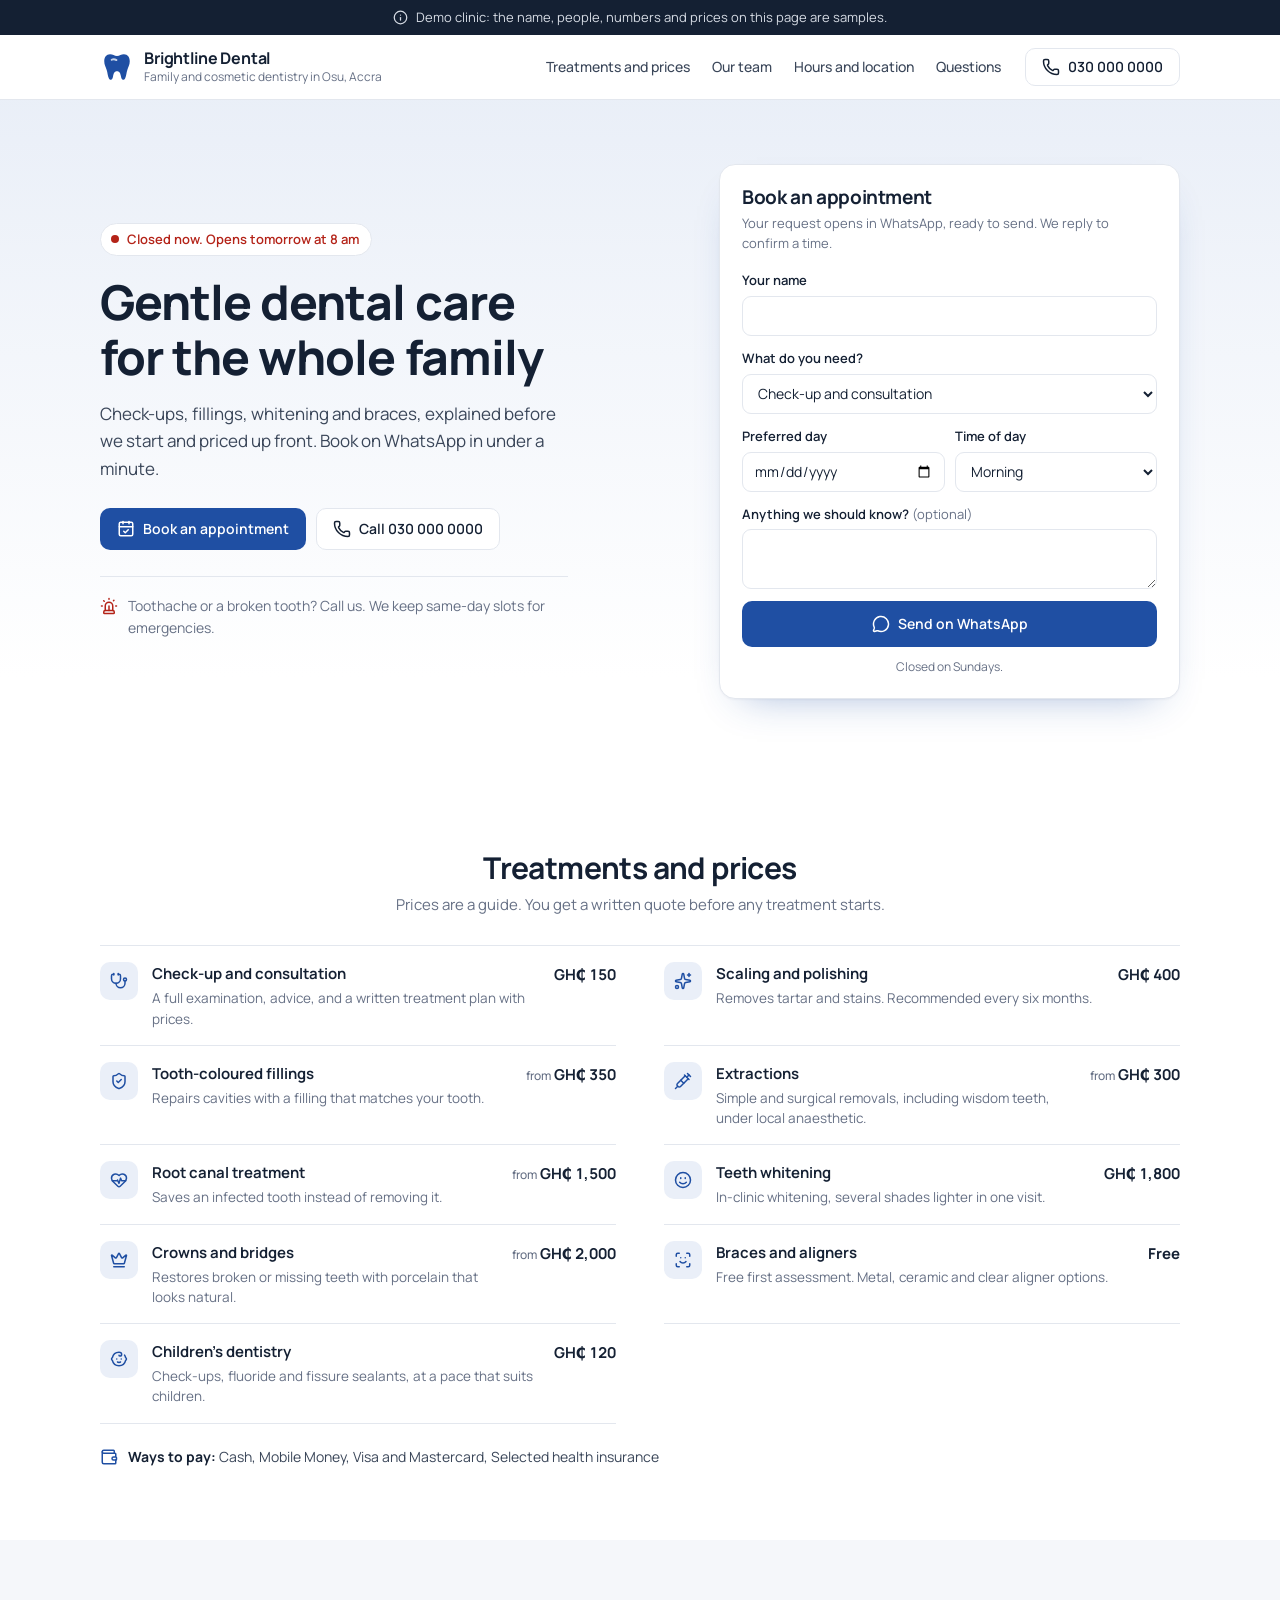
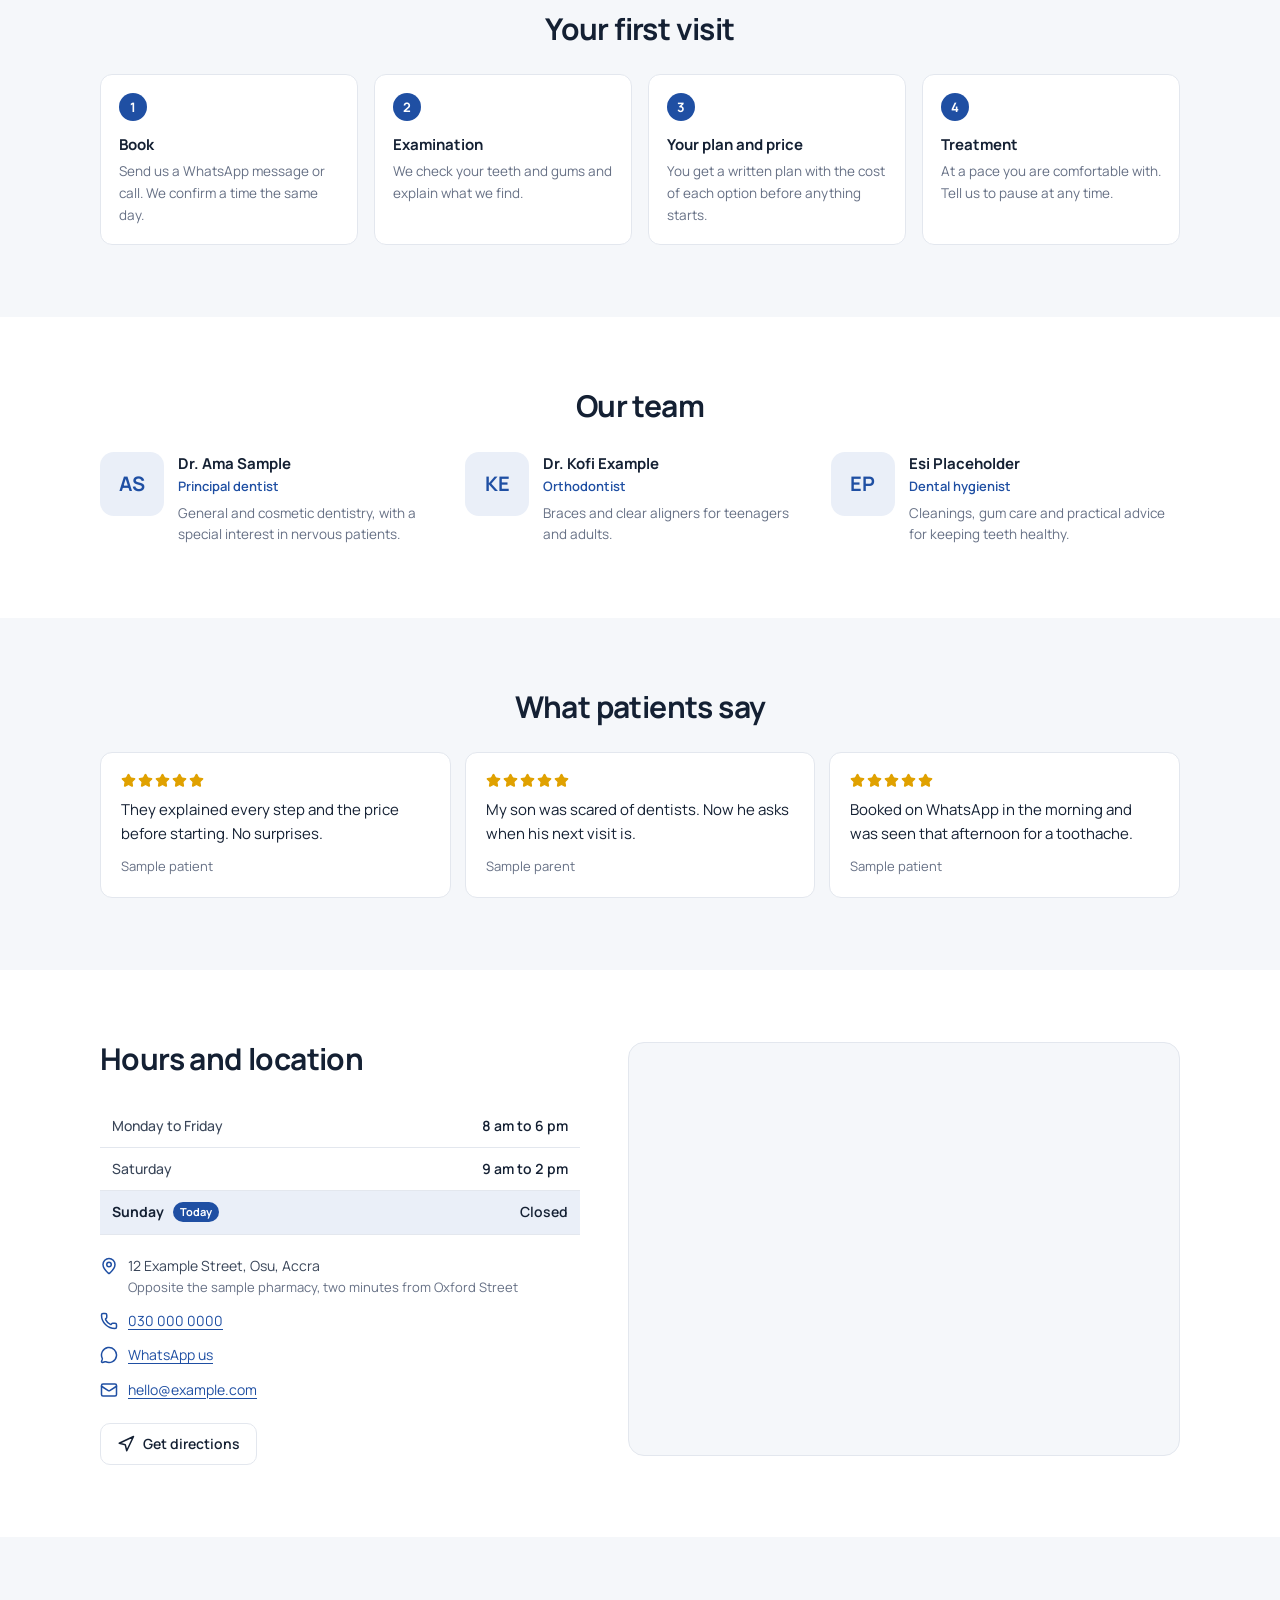
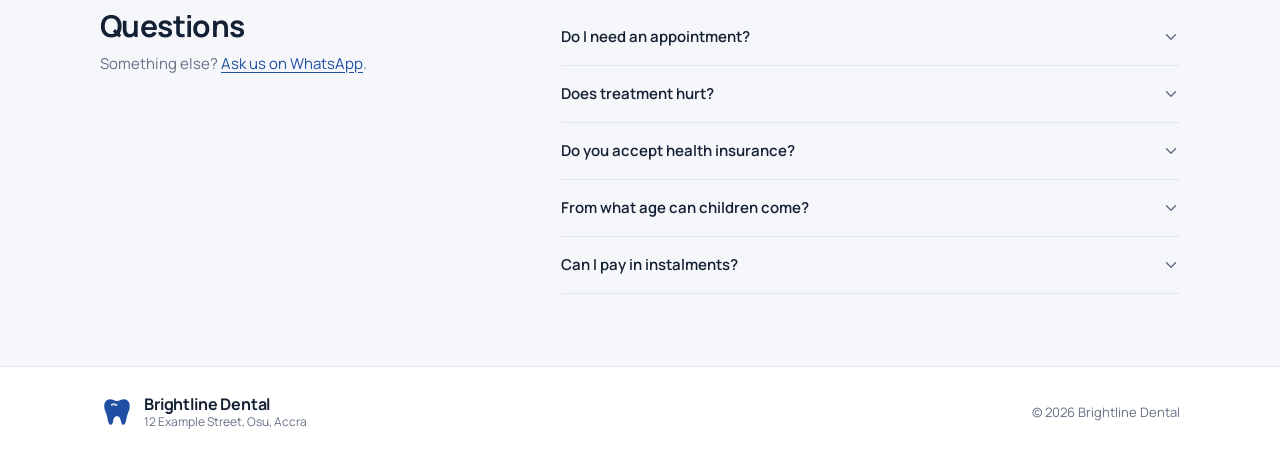
==== index.html @ 54363edf "Rebuild as a dental clinic website template set up from one settings file - clinic.config.mjs holds " ====
<!doctype html>
<html lang="en-GB">
<head>
<meta charset="utf-8">
<meta name="viewport" content="width=device-width, initial-scale=1">
<title>Brightline Dental | Family and cosmetic dentistry in Osu, Accra</title>
<meta name="description" content="Check-ups, fillings, whitening and braces, explained before we start and priced up front. Book on WhatsApp in under a minute.">
<meta name="theme-color" content="#1f4fa3">
<meta property="og:title" content="Brightline Dental">
<meta property="og:description" content="Family and cosmetic dentistry in Osu, Accra">
<meta property="og:type" content="website">
<meta property="og:url" content="https://ohenemanaf.github.io/dentist/">
<link rel="canonical" href="https://ohenemanaf.github.io/dentist/">
<link rel="icon" href="data:image/svg+xml,%3Csvg%20xmlns%3D%22http%3A%2F%2Fwww.w3.org%2F2000%2Fsvg%22%20viewBox%3D%220%200%2032%2032%22%20aria-hidden%3D%22true%22%3E%3Cpath%20d%3D%22M9.5%204C5.9%204%204%206.9%204%2010.6c0%203.3%201.4%205.3%202.3%208.2.8%202.6%201%205.4%201.9%207.6.6%201.4%201.4%201.6%202%201.6%201.3%200%201.7-1.3%202.1-3.3.5-2.6%201-4.8%203.7-4.8s3.2%202.2%203.7%204.8c.4%202%20.8%203.3%202.1%203.3.6%200%201.4-.2%202-1.6.9-2.2%201.1-5%201.9-7.6.9-2.9%202.3-4.9%202.3-8.2C28%206.9%2026.1%204%2022.5%204c-2.6%200-4%201.6-6.5%201.6S12.1%204%209.5%204Z%22%20fill%3D%22%231f4fa3%22%2F%3E%3Cpath%20d%3D%22M11%209.2c1.6-.9%203.2-.5%204.5.3%22%20stroke%3D%22%23fff%22%20stroke-width%3D%221.8%22%20stroke-linecap%3D%22round%22%20fill%3D%22none%22%20opacity%3D%22.75%22%2F%3E%3C%2Fsvg%3E">
<link rel="preload" href="assets/fonts/manrope.woff2" as="font" type="font/woff2" crossorigin>
<link rel="stylesheet" href="assets/css/site.css">
<style>:root { --brand: #1f4fa3; }</style>
<script type="application/ld+json">{"@context":"https://schema.org","@type":"Dentist","name":"Brightline Dental","description":"Family and cosmetic dentistry in Osu, Accra","telephone":"030 000 0000","email":"hello@example.com","address":"12 Example Street, Osu, Accra","url":"https://ohenemanaf.github.io/dentist/","openingHoursSpecification":[{"@type":"OpeningHoursSpecification","dayOfWeek":"Monday","opens":"08:00","closes":"18:00"},{"@type":"OpeningHoursSpecification","dayOfWeek":"Tuesday","opens":"08:00","closes":"18:00"},{"@type":"OpeningHoursSpecification","dayOfWeek":"Wednesday","opens":"08:00","closes":"18:00"},{"@type":"OpeningHoursSpecification","dayOfWeek":"Thursday","opens":"08:00","closes":"18:00"},{"@type":"OpeningHoursSpecification","dayOfWeek":"Friday","opens":"08:00","closes":"18:00"},{"@type":"OpeningHoursSpecification","dayOfWeek":"Saturday","opens":"09:00","closes":"14:00"}]}</script>
</head>
<body>
<a class="skip" href="#main">Skip to content</a>
<p class="demo-note"><svg class="icon" aria-hidden="true"><use href="assets/icons.svg#info"/></svg> Demo clinic: the name, people, numbers and prices on this page are samples.</p>
<header class="header">
  <div class="wrap header__row">
    <a class="brand" href="#top"><svg class="mark" viewBox="0 0 32 32" aria-hidden="true"><path d="M9.5 4C5.9 4 4 6.9 4 10.6c0 3.3 1.4 5.3 2.3 8.2.8 2.6 1 5.4 1.9 7.6.6 1.4 1.4 1.6 2 1.6 1.3 0 1.7-1.3 2.1-3.3.5-2.6 1-4.8 3.7-4.8s3.2 2.2 3.7 4.8c.4 2 .8 3.3 2.1 3.3.6 0 1.4-.2 2-1.6.9-2.2 1.1-5 1.9-7.6.9-2.9 2.3-4.9 2.3-8.2C28 6.9 26.1 4 22.5 4c-2.6 0-4 1.6-6.5 1.6S12.1 4 9.5 4Z" fill="currentColor"/><path d="M11 9.2c1.6-.9 3.2-.5 4.5.3" stroke="#fff" stroke-width="1.8" stroke-linecap="round" fill="none" opacity=".75"/></svg><span><strong>Brightline Dental</strong><small>Family and cosmetic dentistry in Osu, Accra</small></span></a>
    <nav class="nav" aria-label="Main"><a href="#services">Treatments and prices</a><a href="#team">Our team</a><a href="#visit">Hours and location</a><a href="#questions">Questions</a></nav>
    <a class="btn btn--ghost header__call" href="tel:0300000000"><svg class="icon" aria-hidden="true"><use href="assets/icons.svg#phone"/></svg><span>030 000 0000</span></a>
  </div>
</header>

<main id="main">
<section class="hero" id="top">
  <div class="wrap hero__grid">
    <div class="hero__text">
      <p class="status" data-status><span class="status__dot"></span><span data-status-text>Opening hours below</span></p>
      <h1>Gentle dental care for the whole family</h1>
      <p class="lead">Check-ups, fillings, whitening and braces, explained before we start and priced up front. Book on WhatsApp in under a minute.</p>
      <div class="actions">
        <a class="btn btn--primary" href="#book"><svg class="icon" aria-hidden="true"><use href="assets/icons.svg#calendar-check"/></svg><span>Book an appointment</span></a>
        <a class="btn btn--ghost" href="tel:0300000000"><svg class="icon" aria-hidden="true"><use href="assets/icons.svg#phone"/></svg><span>Call 030 000 0000</span></a>
      </div>
      <p class="emergency"><svg class="icon" aria-hidden="true"><use href="assets/icons.svg#siren"/></svg><span>Toothache or a broken tooth? Call us. We keep same-day slots for emergencies.</span></p>
    </div>

    <form class="booking" id="book" data-booking novalidate>
      <h2>Book an appointment</h2>
      <p class="booking__sub">Your request opens in WhatsApp, ready to send. We reply to confirm a time.</p>
      <div class="field">
        <label for="b-name">Your name</label>
        <input id="b-name" name="name" autocomplete="name" required>
      </div>
      <div class="field">
        <label for="b-service">What do you need?</label>
        <select id="b-service" name="service">
          <option>Check-up and consultation</option><option>Scaling and polishing</option><option>Tooth-coloured fillings</option><option>Extractions</option><option>Root canal treatment</option><option>Teeth whitening</option><option>Crowns and bridges</option><option>Braces and aligners</option><option>Children’s dentistry</option>
          <option>Toothache or emergency</option>
          <option>Not sure yet</option>
        </select>
      </div>
      <div class="field-row">
        <div class="field">
          <label for="b-date">Preferred day</label>
          <input id="b-date" name="date" type="date" required>
        </div>
        <div class="field">
          <label for="b-time">Time of day</label>
          <select id="b-time" name="time"><option>Morning</option><option>Afternoon</option><option>Any time</option></select>
        </div>
      </div>
      <div class="field">
        <label for="b-note">Anything we should know? <span class="optional">(optional)</span></label>
        <textarea id="b-note" name="note" rows="2"></textarea>
      </div>
      <p class="booking__error" data-error role="alert" hidden></p>
      <button class="btn btn--primary btn--wide" type="submit"><svg class="icon" aria-hidden="true"><use href="assets/icons.svg#message-circle"/></svg><span>Send on WhatsApp</span></button>
      <p class="booking__foot">Closed on Sundays.</p>
    </form>
  </div>
</section>

<section class="section" id="services" aria-labelledby="services-title">
  <div class="wrap">
    <div class="section__head">
      <h2 id="services-title">Treatments and prices</h2>
      <p>Prices are a guide. You get a written quote before any treatment starts.</p>
    </div>
    <ul class="menu">
      <li class="menu__item">
        <span class="menu__icon"><svg class="icon" aria-hidden="true"><use href="assets/icons.svg#stethoscope"/></svg></span>
        <span class="menu__text"><strong>Check-up and consultation</strong><span>A full examination, advice, and a written treatment plan with prices.</span></span>
        <span class="menu__price">GH₵&nbsp;150</span>
      </li>
      <li class="menu__item">
        <span class="menu__icon"><svg class="icon" aria-hidden="true"><use href="assets/icons.svg#sparkles"/></svg></span>
        <span class="menu__text"><strong>Scaling and polishing</strong><span>Removes tartar and stains. Recommended every six months.</span></span>
        <span class="menu__price">GH₵&nbsp;400</span>
      </li>
      <li class="menu__item">
        <span class="menu__icon"><svg class="icon" aria-hidden="true"><use href="assets/icons.svg#shield-check"/></svg></span>
        <span class="menu__text"><strong>Tooth-coloured fillings</strong><span>Repairs cavities with a filling that matches your tooth.</span></span>
        <span class="menu__price"><small>from</small> GH₵&nbsp;350</span>
      </li>
      <li class="menu__item">
        <span class="menu__icon"><svg class="icon" aria-hidden="true"><use href="assets/icons.svg#syringe"/></svg></span>
        <span class="menu__text"><strong>Extractions</strong><span>Simple and surgical removals, including wisdom teeth, under local anaesthetic.</span></span>
        <span class="menu__price"><small>from</small> GH₵&nbsp;300</span>
      </li>
      <li class="menu__item">
        <span class="menu__icon"><svg class="icon" aria-hidden="true"><use href="assets/icons.svg#heart-pulse"/></svg></span>
        <span class="menu__text"><strong>Root canal treatment</strong><span>Saves an infected tooth instead of removing it.</span></span>
        <span class="menu__price"><small>from</small> GH₵&nbsp;1,500</span>
      </li>
      <li class="menu__item">
        <span class="menu__icon"><svg class="icon" aria-hidden="true"><use href="assets/icons.svg#smile"/></svg></span>
        <span class="menu__text"><strong>Teeth whitening</strong><span>In-clinic whitening, several shades lighter in one visit.</span></span>
        <span class="menu__price">GH₵&nbsp;1,800</span>
      </li>
      <li class="menu__item">
        <span class="menu__icon"><svg class="icon" aria-hidden="true"><use href="assets/icons.svg#crown"/></svg></span>
        <span class="menu__text"><strong>Crowns and bridges</strong><span>Restores broken or missing teeth with porcelain that looks natural.</span></span>
        <span class="menu__price"><small>from</small> GH₵&nbsp;2,000</span>
      </li>
      <li class="menu__item">
        <span class="menu__icon"><svg class="icon" aria-hidden="true"><use href="assets/icons.svg#scan-face"/></svg></span>
        <span class="menu__text"><strong>Braces and aligners</strong><span>Free first assessment. Metal, ceramic and clear aligner options.</span></span>
        <span class="menu__price">Free</span>
      </li>
      <li class="menu__item">
        <span class="menu__icon"><svg class="icon" aria-hidden="true"><use href="assets/icons.svg#baby"/></svg></span>
        <span class="menu__text"><strong>Children’s dentistry</strong><span>Check-ups, fluoride and fissure sealants, at a pace that suits children.</span></span>
        <span class="menu__price">GH₵&nbsp;120</span>
      </li>
    </ul>
    <p class="pay"><svg class="icon" aria-hidden="true"><use href="assets/icons.svg#wallet"/></svg><span><strong>Ways to pay:</strong> Cash, Mobile Money, Visa and Mastercard, Selected health insurance</span></p>
  </div>
</section>

<section class="section section--tint" aria-labelledby="visit-steps">
  <div class="wrap">
    <div class="section__head"><h2 id="visit-steps">Your first visit</h2></div>
    <ol class="steps">
      <li><strong>Book</strong><span>Send us a WhatsApp message or call. We confirm a time the same day.</span></li>
      <li><strong>Examination</strong><span>We check your teeth and gums and explain what we find.</span></li>
      <li><strong>Your plan and price</strong><span>You get a written plan with the cost of each option before anything starts.</span></li>
      <li><strong>Treatment</strong><span>At a pace you are comfortable with. Tell us to pause at any time.</span></li>
    </ol>
  </div>
</section>

<section class="section" id="team" aria-labelledby="team-title">
  <div class="wrap">
    <div class="section__head"><h2 id="team-title">Our team</h2></div>
    <ul class="team">
      <li class="person">
        <span class="person__photo person__photo--initials" aria-hidden="true">AS</span>
        <div><strong>Dr. Ama Sample</strong><span class="person__role">Principal dentist</span><p>General and cosmetic dentistry, with a special interest in nervous patients.</p></div>
      </li>
      <li class="person">
        <span class="person__photo person__photo--initials" aria-hidden="true">KE</span>
        <div><strong>Dr. Kofi Example</strong><span class="person__role">Orthodontist</span><p>Braces and clear aligners for teenagers and adults.</p></div>
      </li>
      <li class="person">
        <span class="person__photo person__photo--initials" aria-hidden="true">EP</span>
        <div><strong>Esi Placeholder</strong><span class="person__role">Dental hygienist</span><p>Cleanings, gum care and practical advice for keeping teeth healthy.</p></div>
      </li>
    </ul>
  </div>
</section>

<section class="section section--tint" aria-labelledby="reviews-title">
  <div class="wrap">
    <div class="section__head"><h2 id="reviews-title">What patients say</h2></div>
    <ul class="reviews">
      <li class="review">
        <span class="stars" role="img" aria-label="5 out of 5 stars"><svg class="icon" aria-hidden="true"><use href="assets/icons.svg#star"/></svg><svg class="icon" aria-hidden="true"><use href="assets/icons.svg#star"/></svg><svg class="icon" aria-hidden="true"><use href="assets/icons.svg#star"/></svg><svg class="icon" aria-hidden="true"><use href="assets/icons.svg#star"/></svg><svg class="icon" aria-hidden="true"><use href="assets/icons.svg#star"/></svg></span>
        <blockquote>They explained every step and the price before starting. No surprises.</blockquote>
        <cite>Sample patient</cite>
      </li>
      <li class="review">
        <span class="stars" role="img" aria-label="5 out of 5 stars"><svg class="icon" aria-hidden="true"><use href="assets/icons.svg#star"/></svg><svg class="icon" aria-hidden="true"><use href="assets/icons.svg#star"/></svg><svg class="icon" aria-hidden="true"><use href="assets/icons.svg#star"/></svg><svg class="icon" aria-hidden="true"><use href="assets/icons.svg#star"/></svg><svg class="icon" aria-hidden="true"><use href="assets/icons.svg#star"/></svg></span>
        <blockquote>My son was scared of dentists. Now he asks when his next visit is.</blockquote>
        <cite>Sample parent</cite>
      </li>
      <li class="review">
        <span class="stars" role="img" aria-label="5 out of 5 stars"><svg class="icon" aria-hidden="true"><use href="assets/icons.svg#star"/></svg><svg class="icon" aria-hidden="true"><use href="assets/icons.svg#star"/></svg><svg class="icon" aria-hidden="true"><use href="assets/icons.svg#star"/></svg><svg class="icon" aria-hidden="true"><use href="assets/icons.svg#star"/></svg><svg class="icon" aria-hidden="true"><use href="assets/icons.svg#star"/></svg></span>
        <blockquote>Booked on WhatsApp in the morning and was seen that afternoon for a toothache.</blockquote>
        <cite>Sample patient</cite>
      </li>
    </ul>
  </div>
</section>

<section class="section" id="visit" aria-labelledby="visit-title">
  <div class="wrap visit">
    <div>
      <div class="section__head section__head--left"><h2 id="visit-title">Hours and location</h2></div>
      <table class="hours" data-hours><tbody>
<tr data-days="mon tue wed thu fri"><th scope="row">Monday to Friday</th><td>8 am to 6 pm</td></tr>
<tr data-days="sat"><th scope="row">Saturday</th><td>9 am to 2 pm</td></tr>
<tr data-days="sun"><th scope="row">Sunday</th><td>Closed</td></tr>
      </tbody></table>
      <ul class="contact">
        <li><svg class="icon" aria-hidden="true"><use href="assets/icons.svg#map-pin"/></svg><span>12 Example Street, Osu, Accra<small>Opposite the sample pharmacy, two minutes from Oxford Street</small></span></li>
        <li><svg class="icon" aria-hidden="true"><use href="assets/icons.svg#phone"/></svg><a href="tel:0300000000">030 000 0000</a></li>
        <li><svg class="icon" aria-hidden="true"><use href="assets/icons.svg#message-circle"/></svg><a href="https://wa.me/233200000000?text=Hello%20Brightline%20Dental%2C%20" target="_blank" rel="noopener">WhatsApp us</a></li>
        <li><svg class="icon" aria-hidden="true"><use href="assets/icons.svg#mail"/></svg><a href="mailto:hello@example.com">hello@example.com</a></li>
      </ul>
      <a class="btn btn--ghost" href="https://www.google.com/maps/dir/?api=1&amp;destination=Osu%2C%20Accra%2C%20Ghana" target="_blank" rel="noopener"><svg class="icon" aria-hidden="true"><use href="assets/icons.svg#navigation"/></svg><span>Get directions</span></a>
    </div>
    <div class="map">
      <iframe title="Map showing Brightline Dental" src="https://maps.google.com/maps?q=Osu%2C%20Accra%2C%20Ghana&amp;z=15&amp;output=embed" loading="lazy" referrerpolicy="no-referrer-when-downgrade"></iframe>
    </div>
  </div>
</section>

<section class="section section--tint" id="questions" aria-labelledby="faq-title">
  <div class="wrap faq">
    <div class="section__head section__head--left"><h2 id="faq-title">Questions</h2><p>Something else? <a href="https://wa.me/233200000000?text=Hello%20Brightline%20Dental%2C%20I%20have%20a%20question%3A%20" target="_blank" rel="noopener">Ask us on WhatsApp</a>.</p></div>
    <div>
      <details><summary>Do I need an appointment?<svg class="icon chevron" aria-hidden="true"><use href="assets/icons.svg#chevron-down"/></svg></summary><p>Appointments are best, so you are not kept waiting. For emergencies, call and we will fit you in the same day.</p></details>
      <details><summary>Does treatment hurt?<svg class="icon chevron" aria-hidden="true"><use href="assets/icons.svg#chevron-down"/></svg></summary><p>We use local anaesthetic for anything that could be uncomfortable, and you can ask us to stop at any time.</p></details>
      <details><summary>Do you accept health insurance?<svg class="icon chevron" aria-hidden="true"><use href="assets/icons.svg#chevron-down"/></svg></summary><p>We accept selected insurance schemes. Send us the name of your scheme on WhatsApp and we will confirm before your visit.</p></details>
      <details><summary>From what age can children come?<svg class="icon chevron" aria-hidden="true"><use href="assets/icons.svg#chevron-down"/></svg></summary><p>From their first tooth. An early, relaxed visit makes later visits much easier.</p></details>
      <details><summary>Can I pay in instalments?<svg class="icon chevron" aria-hidden="true"><use href="assets/icons.svg#chevron-down"/></svg></summary><p>For larger treatments such as braces and crowns, we can agree a payment plan with you.</p></details>
    </div>
  </div>
</section>
</main>

<footer class="footer">
  <div class="wrap footer__row">
    <p class="brand brand--footer"><svg class="mark" viewBox="0 0 32 32" aria-hidden="true"><path d="M9.5 4C5.9 4 4 6.9 4 10.6c0 3.3 1.4 5.3 2.3 8.2.8 2.6 1 5.4 1.9 7.6.6 1.4 1.4 1.6 2 1.6 1.3 0 1.7-1.3 2.1-3.3.5-2.6 1-4.8 3.7-4.8s3.2 2.2 3.7 4.8c.4 2 .8 3.3 2.1 3.3.6 0 1.4-.2 2-1.6.9-2.2 1.1-5 1.9-7.6.9-2.9 2.3-4.9 2.3-8.2C28 6.9 26.1 4 22.5 4c-2.6 0-4 1.6-6.5 1.6S12.1 4 9.5 4Z" fill="currentColor"/><path d="M11 9.2c1.6-.9 3.2-.5 4.5.3" stroke="#fff" stroke-width="1.8" stroke-linecap="round" fill="none" opacity=".75"/></svg><span><strong>Brightline Dental</strong><small>12 Example Street, Osu, Accra</small></span></p>
    
    <p class="footer__small">© <span data-year>2026</span> Brightline Dental</p>
  </div>
</footer>

<nav class="dock" aria-label="Quick contact">
  <a href="tel:0300000000"><svg class="icon" aria-hidden="true"><use href="assets/icons.svg#phone"/></svg><span>Call</span></a>
  <a href="https://wa.me/233200000000?text=Hello%20Brightline%20Dental%2C%20" target="_blank" rel="noopener"><svg class="icon" aria-hidden="true"><use href="assets/icons.svg#message-circle"/></svg><span>WhatsApp</span></a>
  <a class="dock__book" href="#book"><svg class="icon" aria-hidden="true"><use href="assets/icons.svg#calendar-check"/></svg><span>Book</span></a>
</nav>

<script type="application/json" id="clinic-data">{"name":"Brightline Dental","hours":{"mon":["08:00","18:00"],"tue":["08:00","18:00"],"wed":["08:00","18:00"],"thu":["08:00","18:00"],"fri":["08:00","18:00"],"sat":["09:00","14:00"],"sun":null},"timeZone":"Africa/Accra","whatsapp":"233200000000","email":"hello@example.com"}</script>
<script type="module" src="assets/js/site.js"></script>
</body>
</html>
---- assets/css/site.css ----
/* Clinic website template. The clinic's colour arrives as --brand (set in index.html
   from clinic.config.mjs); every other shade is mixed from it, so one colour re-themes the site. */

@font-face {
  font-family: 'Manrope';
  src: url('../fonts/manrope.woff2') format('woff2');
  font-weight: 200 800;
  font-display: swap;
}

:root {
  --brand: #1f4fa3;
  --brand-ink: color-mix(in oklab, var(--brand) 82%, black);
  --brand-wash: color-mix(in oklab, var(--brand) 9%, white);
  --brand-line: color-mix(in oklab, var(--brand) 22%, white);
  --ink: #142033;
  --text: #3a4659;
  --muted: #667085;
  --line: #e3e7ee;
  --tint: #f5f7fa;
  --white: #fff;
  --open: #12805c;
  --closing: #b45309;
  --closed: #b42318;
  --radius: 12px;
  --ease: cubic-bezier(.22, 1, .36, 1);
}

*, *::before, *::after { box-sizing: border-box; }
html { scroll-behavior: smooth; scroll-padding-top: 76px; -webkit-text-size-adjust: 100%; }
body {
  margin: 0;
  font: 400 15px/1.6 'Manrope', system-ui, sans-serif;
  color: var(--text);
  background: var(--white);
  -webkit-font-smoothing: antialiased;
}
h1, h2, h3 { color: var(--ink); line-height: 1.15; margin: 0; letter-spacing: -0.02em; }
p { margin: 0; }
a { color: var(--brand); text-underline-offset: 3px; }
ul, ol { margin: 0; padding: 0; list-style: none; }
img { max-width: 100%; display: block; }
:focus-visible { outline: 2px solid var(--brand); outline-offset: 3px; border-radius: 6px; }

.icon { width: 18px; height: 18px; flex: none; fill: none; stroke: currentColor; stroke-width: 2; stroke-linecap: round; stroke-linejoin: round; }
.wrap { width: 100%; max-width: 1120px; margin: 0 auto; padding: 0 20px; }

.skip { position: absolute; left: 12px; top: -60px; z-index: 50; padding: 8px 14px; background: var(--ink); color: var(--white); border-radius: 8px; }
.skip:focus { top: 12px; }

.demo-note { display: flex; justify-content: center; align-items: center; gap: 8px; padding: 7px 16px; background: var(--ink); color: #d6dbe4; font-size: 13px; text-align: center; }
.demo-note .icon { width: 15px; height: 15px; }

/* Buttons */
.btn {
  display: inline-flex; align-items: center; justify-content: center; gap: 8px;
  height: 42px; padding: 0 16px; border-radius: 10px; border: 1px solid transparent;
  font-family: inherit; font-size: 14px; font-weight: 600; line-height: 1; text-decoration: none; cursor: pointer; white-space: nowrap;
  transition: background .2s, border-color .2s, transform .15s;
}
.btn:active { transform: translateY(1px); }
.btn--primary { background: var(--brand); color: var(--white); }
.btn--primary:hover { background: var(--brand-ink); }
.btn--ghost { background: var(--white); color: var(--ink); border-color: var(--line); }
.btn--ghost:hover { border-color: var(--brand-line); background: var(--brand-wash); }
.btn--wide { width: 100%; height: 46px; }

/* Header */
.header { position: sticky; top: 0; z-index: 20; background: rgba(255, 255, 255, .92); backdrop-filter: blur(10px); border-bottom: 1px solid var(--line); }
.header__row { display: flex; align-items: center; gap: 24px; height: 64px; }
.brand { display: flex; align-items: center; gap: 10px; text-decoration: none; min-width: 0; margin-right: auto; }
.brand .mark, .brand .logo { width: 34px; height: 34px; color: var(--brand); flex: none; }
.brand strong { display: block; color: var(--ink); font-size: 16px; font-weight: 700; letter-spacing: -0.01em; line-height: 1.2; }
.brand small { display: block; color: var(--muted); font-size: 12px; line-height: 1.3; white-space: nowrap; overflow: hidden; text-overflow: ellipsis; }
.nav { display: none; gap: 22px; }
.nav a { color: var(--text); font-size: 14px; font-weight: 500; text-decoration: none; }
.nav a:hover { color: var(--brand); }
.header__call { display: none; height: 38px; }
@media (min-width: 980px) { .nav { display: flex; } }
@media (min-width: 640px) { .header__call { display: inline-flex; } }

/* Hero */
.hero { padding: 40px 0 56px; background: linear-gradient(180deg, var(--brand-wash), var(--white) 85%); }
.hero__grid { display: grid; gap: 32px; align-items: start; }
@media (min-width: 900px) { .hero { padding: 64px 0 80px; } .hero__grid { grid-template-columns: 1.1fr 0.9fr; gap: 56px; align-items: center; } }
.status {
  display: inline-flex; align-items: center; gap: 8px; padding: 5px 12px 5px 10px; margin-bottom: 18px;
  border-radius: 999px; background: var(--white); border: 1px solid var(--line); font-size: 13px; font-weight: 600; color: var(--muted);
}
.status__dot { width: 8px; height: 8px; border-radius: 50%; background: currentColor; }
.status[data-state='open'] { color: var(--open); }
.status[data-state='closing'] { color: var(--closing); }
.status[data-state='closed'] { color: var(--closed); }
.status[data-state='open'] .status__dot { box-shadow: 0 0 0 0 currentColor; animation: pulse 2.4s ease-out infinite; }
@keyframes pulse { 0% { box-shadow: 0 0 0 0 color-mix(in oklab, var(--open) 45%, transparent); } 100% { box-shadow: 0 0 0 8px transparent; } }
.hero h1 { font-size: clamp(32px, 5vw, 48px); font-weight: 750; max-width: 15ch; }
.lead { margin-top: 16px; font-size: 17px; max-width: 46ch; }
.actions { display: flex; flex-wrap: wrap; gap: 10px; margin-top: 26px; }
.emergency { display: flex; gap: 10px; margin-top: 26px; padding-top: 18px; border-top: 1px solid var(--line); font-size: 14px; color: var(--muted); max-width: 52ch; }
.emergency .icon { color: var(--closed); margin-top: 2px; }

/* Booking card */
.booking {
  background: var(--white); border: 1px solid var(--line); border-radius: 16px; padding: 22px;
  box-shadow: 0 1px 2px rgba(20, 32, 51, .04), 0 18px 40px -24px color-mix(in oklab, var(--brand) 45%, transparent);
}
.booking h2 { font-size: 19px; }
.booking__sub { margin: 4px 0 16px; font-size: 13px; color: var(--muted); }
.field { display: grid; gap: 5px; margin-bottom: 12px; min-width: 0; }
.field-row { display: grid; grid-template-columns: 1fr 1fr; gap: 10px; }
.field label { font-size: 13px; font-weight: 600; color: var(--ink); }
.optional { font-weight: 400; color: var(--muted); }
.field input, .field select, .field textarea {
  width: 100%; min-width: 0; height: 40px; padding: 0 11px; border: 1px solid var(--line); border-radius: 9px;
  background: var(--white); color: var(--ink); font-family: inherit; font-size: 14px; line-height: 1.4;
}
.field textarea { height: auto; padding: 9px 11px; resize: vertical; }
.field input:focus, .field select:focus, .field textarea:focus { outline: none; border-color: var(--brand); box-shadow: 0 0 0 3px var(--brand-wash); }
[aria-invalid='true'] { border-color: var(--closed) !important; }
.booking__error { margin-bottom: 12px; padding: 8px 11px; border-radius: 8px; background: #fef3f2; color: var(--closed); font-size: 13px; font-weight: 500; }
.booking__foot { margin-top: 10px; font-size: 12px; color: var(--muted); text-align: center; }

/* Sections */
.section { padding: 56px 0; }
@media (min-width: 900px) { .section { padding: 72px 0; } }
.section--tint { background: var(--tint); }
.section__head { max-width: 640px; margin: 0 auto 28px; text-align: center; }
.section__head h2 { font-size: clamp(24px, 3vw, 30px); font-weight: 700; }
.section__head p { margin-top: 8px; color: var(--muted); }
.section__head--left { margin-left: 0; text-align: left; }

/* Treatments: a fee schedule, not a card grid */
.menu { display: grid; border-top: 1px solid var(--line); }
@media (min-width: 860px) { .menu { grid-template-columns: 1fr 1fr; column-gap: 48px; } }
.menu__item { display: grid; grid-template-columns: auto 1fr auto; gap: 14px; align-items: start; padding: 16px 0; border-bottom: 1px solid var(--line); }
.menu__icon { display: grid; place-items: center; width: 38px; height: 38px; border-radius: 10px; background: var(--brand-wash); color: var(--brand); }
.menu__text strong { display: block; color: var(--ink); font-size: 15px; font-weight: 650; }
.menu__text span { display: block; font-size: 13.5px; color: var(--muted); line-height: 1.5; margin-top: 2px; }
.menu__price { font-weight: 700; color: var(--ink); white-space: nowrap; font-variant-numeric: tabular-nums; padding-top: 1px; }
.menu__price small { font-weight: 500; font-size: 12px; color: var(--muted); }
.pay { display: flex; gap: 10px; align-items: flex-start; margin-top: 22px; font-size: 14px; }
.pay .icon { color: var(--brand); margin-top: 2px; }
.pay strong { color: var(--ink); }

/* First visit: a real sequence, so numbered */
.steps { display: grid; gap: 12px; counter-reset: step; }
@media (min-width: 760px) { .steps { grid-template-columns: repeat(4, 1fr); gap: 16px; } }
.steps li { counter-increment: step; position: relative; padding: 18px; background: var(--white); border: 1px solid var(--line); border-radius: var(--radius); }
.steps li::before {
  content: counter(step); display: grid; place-items: center; width: 28px; height: 28px; margin-bottom: 12px;
  border-radius: 50%; background: var(--brand); color: var(--white); font-size: 13px; font-weight: 700;
}
.steps strong { display: block; color: var(--ink); font-size: 15px; }
.steps span { display: block; margin-top: 4px; font-size: 13.5px; color: var(--muted); }

/* Team */
.team { display: grid; gap: 16px; }
@media (min-width: 760px) { .team { grid-template-columns: repeat(3, 1fr); } }
.person { display: flex; gap: 14px; align-items: flex-start; }
.person__photo { width: 64px; height: 64px; border-radius: 14px; object-fit: cover; flex: none; }
.person__photo--initials { display: grid; place-items: center; background: var(--brand-wash); color: var(--brand); font-weight: 700; font-size: 20px; }
.person strong { display: block; color: var(--ink); font-size: 15px; }
.person__role { display: block; color: var(--brand); font-size: 13px; font-weight: 600; }
.person p { margin-top: 6px; font-size: 13.5px; color: var(--muted); }

/* Reviews */
.reviews { display: grid; gap: 14px; }
@media (min-width: 760px) { .reviews { grid-template-columns: repeat(3, 1fr); } }
.review { display: flex; flex-direction: column; gap: 10px; padding: 20px; background: var(--white); border: 1px solid var(--line); border-radius: var(--radius); }
.stars { display: flex; gap: 2px; color: #e0a100; }
.stars .icon { width: 15px; height: 15px; fill: currentColor; }
.review blockquote { margin: 0; color: var(--ink); font-size: 15px; }
.review cite { margin-top: auto; font-style: normal; font-size: 13px; color: var(--muted); }

/* Hours and location */
.visit { display: grid; gap: 32px; }
@media (min-width: 900px) { .visit { grid-template-columns: 1fr 1.15fr; gap: 48px; align-items: start; } }
.hours { width: 100%; border-collapse: collapse; margin-bottom: 20px; font-size: 14px; }
.hours th, .hours td { padding: 10px 12px; border-bottom: 1px solid var(--line); text-align: left; }
.hours th { font-weight: 500; color: var(--text); }
.hours td { text-align: right; color: var(--ink); font-weight: 600; font-variant-numeric: tabular-nums; }
.hours tr.is-today { background: var(--brand-wash); }
.hours tr.is-today th { color: var(--ink); font-weight: 700; }
.today-tag { display: inline-block; margin-left: 6px; padding: 1px 7px; border-radius: 999px; background: var(--brand); color: var(--white); font-size: 11px; font-weight: 700; vertical-align: 1px; }
.contact { display: grid; gap: 12px; margin-bottom: 22px; font-size: 14px; }
.contact li { display: flex; gap: 10px; align-items: flex-start; }
.contact .icon { color: var(--brand); margin-top: 2px; }
.contact small { display: block; color: var(--muted); font-size: 13px; }
.map { overflow: hidden; border-radius: 16px; border: 1px solid var(--line); background: var(--tint); aspect-ratio: 4 / 3; }
.map iframe { width: 100%; height: 100%; border: 0; display: block; }

/* Questions */
.faq { display: grid; gap: 8px; }
@media (min-width: 900px) { .faq { grid-template-columns: 0.8fr 1.2fr; gap: 48px; } }
details { border-bottom: 1px solid var(--line); }
summary { display: flex; justify-content: space-between; align-items: center; gap: 16px; padding: 16px 0; cursor: pointer; list-style: none; color: var(--ink); font-weight: 600; }
summary::-webkit-details-marker { display: none; }
.chevron { color: var(--muted); transition: transform .25s var(--ease); }
details[open] .chevron { transform: rotate(180deg); }
details p { padding: 0 0 16px; color: var(--text); max-width: 62ch; }

/* Footer */
.footer { padding: 28px 0 96px; border-top: 1px solid var(--line); font-size: 13px; color: var(--muted); }
@media (min-width: 760px) { .footer { padding-bottom: 28px; } }
.footer__row { display: flex; flex-wrap: wrap; gap: 16px; align-items: center; justify-content: space-between; }
.brand--footer { margin: 0; }
.brand--footer small { white-space: normal; }
.footer__social { display: flex; gap: 16px; }

/* Phone dock: call, WhatsApp, book always within reach */
.dock {
  position: fixed; left: 12px; right: 12px; bottom: max(12px, env(safe-area-inset-bottom)); z-index: 30;
  display: flex; gap: 6px; padding: 6px; border-radius: 16px; background: var(--ink);
  box-shadow: 0 12px 30px -10px rgba(20, 32, 51, .5);
}
.dock a { flex: 1; display: flex; align-items: center; justify-content: center; gap: 7px; height: 44px; border-radius: 11px; color: var(--white); font-size: 14px; font-weight: 600; text-decoration: none; }
.dock .dock__book { background: var(--brand); }
@media (min-width: 760px) { .dock { display: none; } }

/* One entrance moment: the hero text and booking card settle in on load. */
@media (prefers-reduced-motion: no-preference) {
  .hero__text > *, .booking { animation: rise .7s var(--ease) both; }
  .hero__text > :nth-child(2) { animation-delay: .06s; }
  .hero__text > :nth-child(3) { animation-delay: .12s; }
  .hero__text > :nth-child(4) { animation-delay: .18s; }
  .hero__text > :nth-child(5) { animation-delay: .24s; }
  .booking { animation-delay: .2s; }
  @keyframes rise { from { opacity: 0; transform: translateY(12px); } to { opacity: 1; transform: none; } }
}
@media (prefers-reduced-motion: reduce) {
  html { scroll-behavior: auto; }
  .status__dot { animation: none !important; }
}
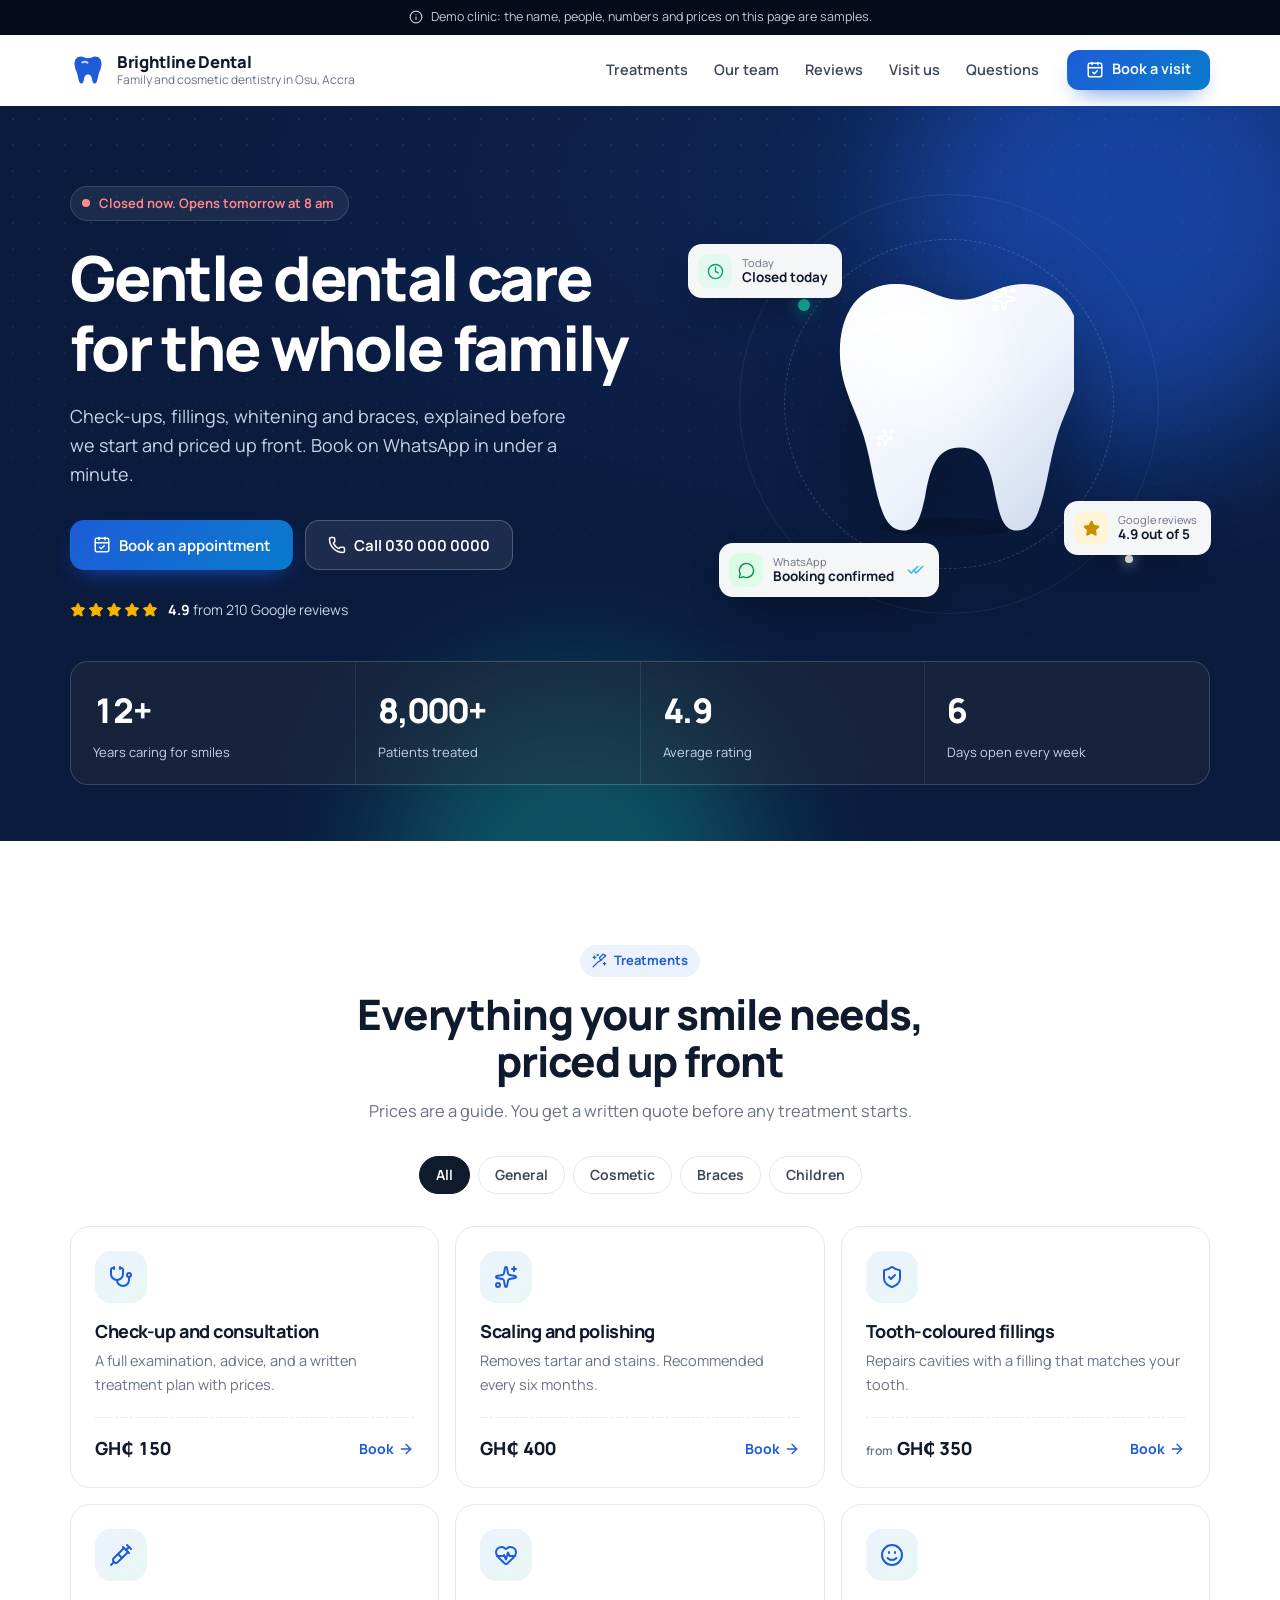
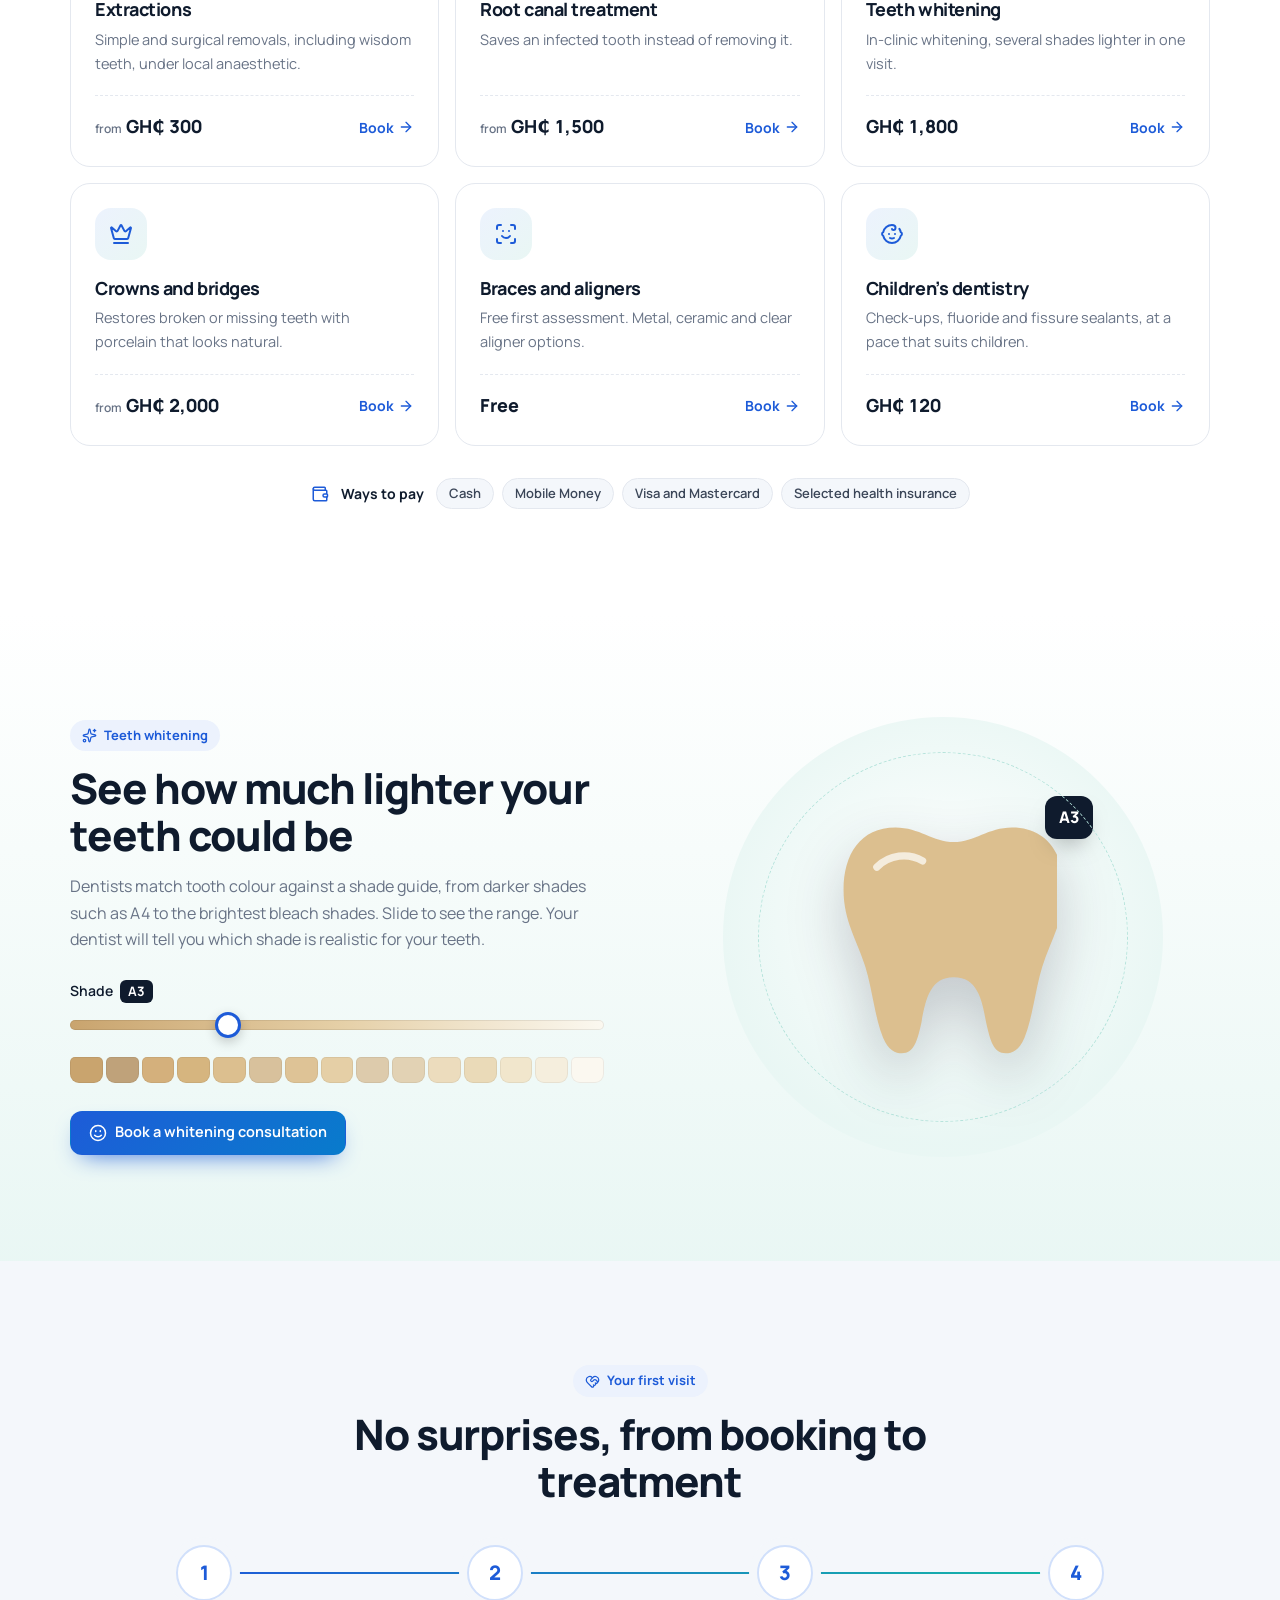
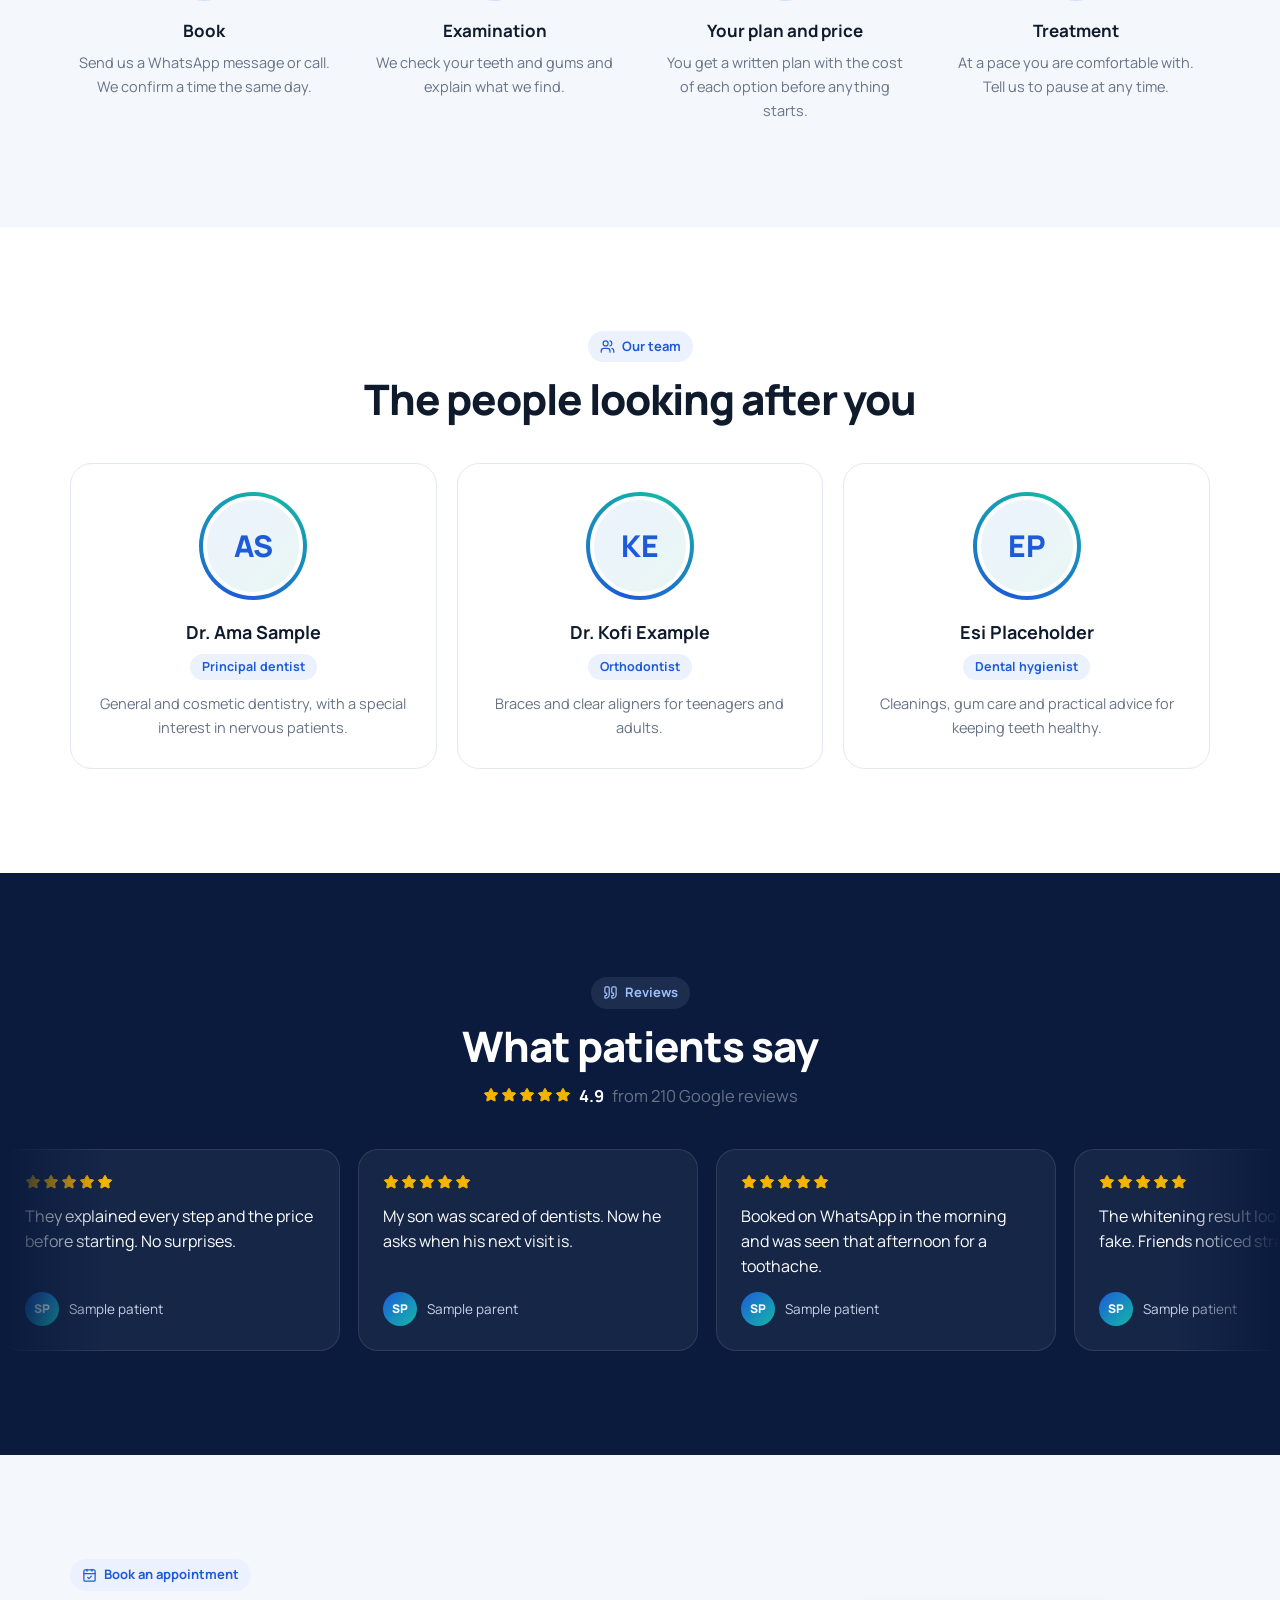
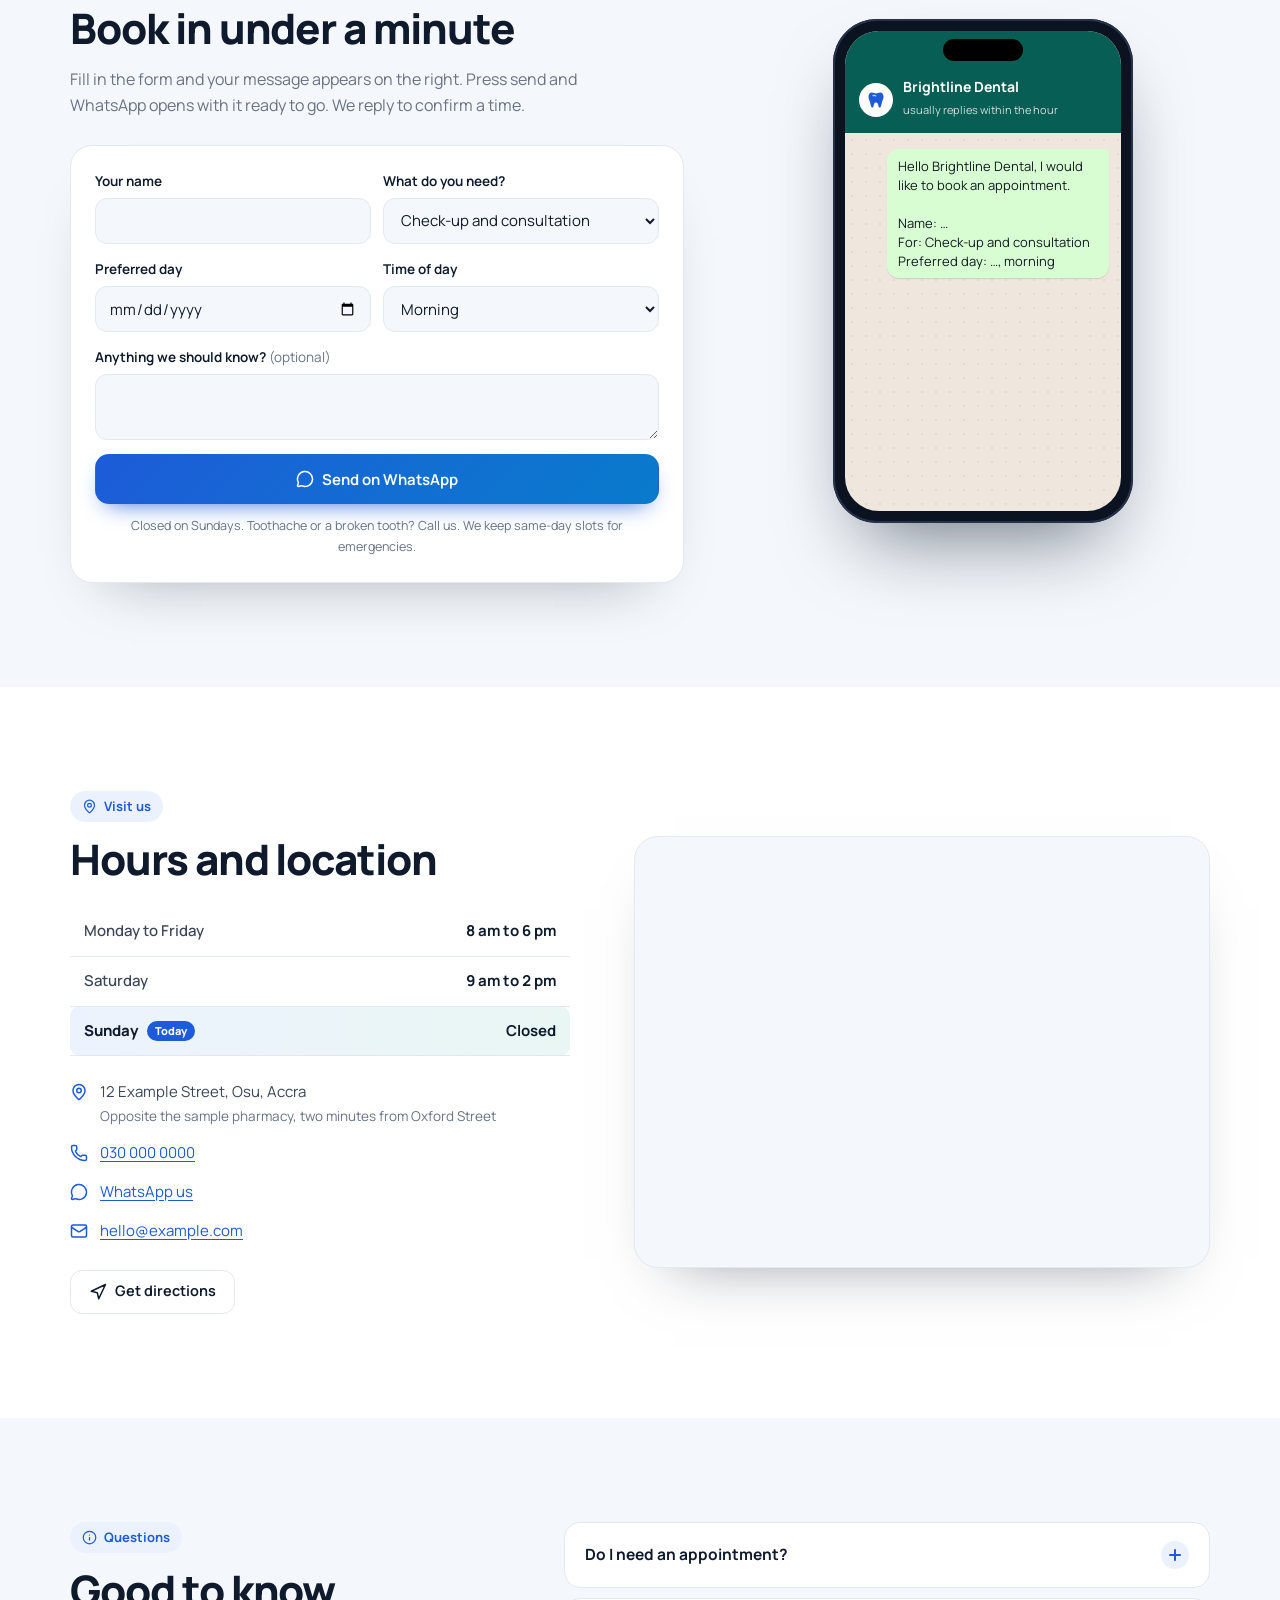
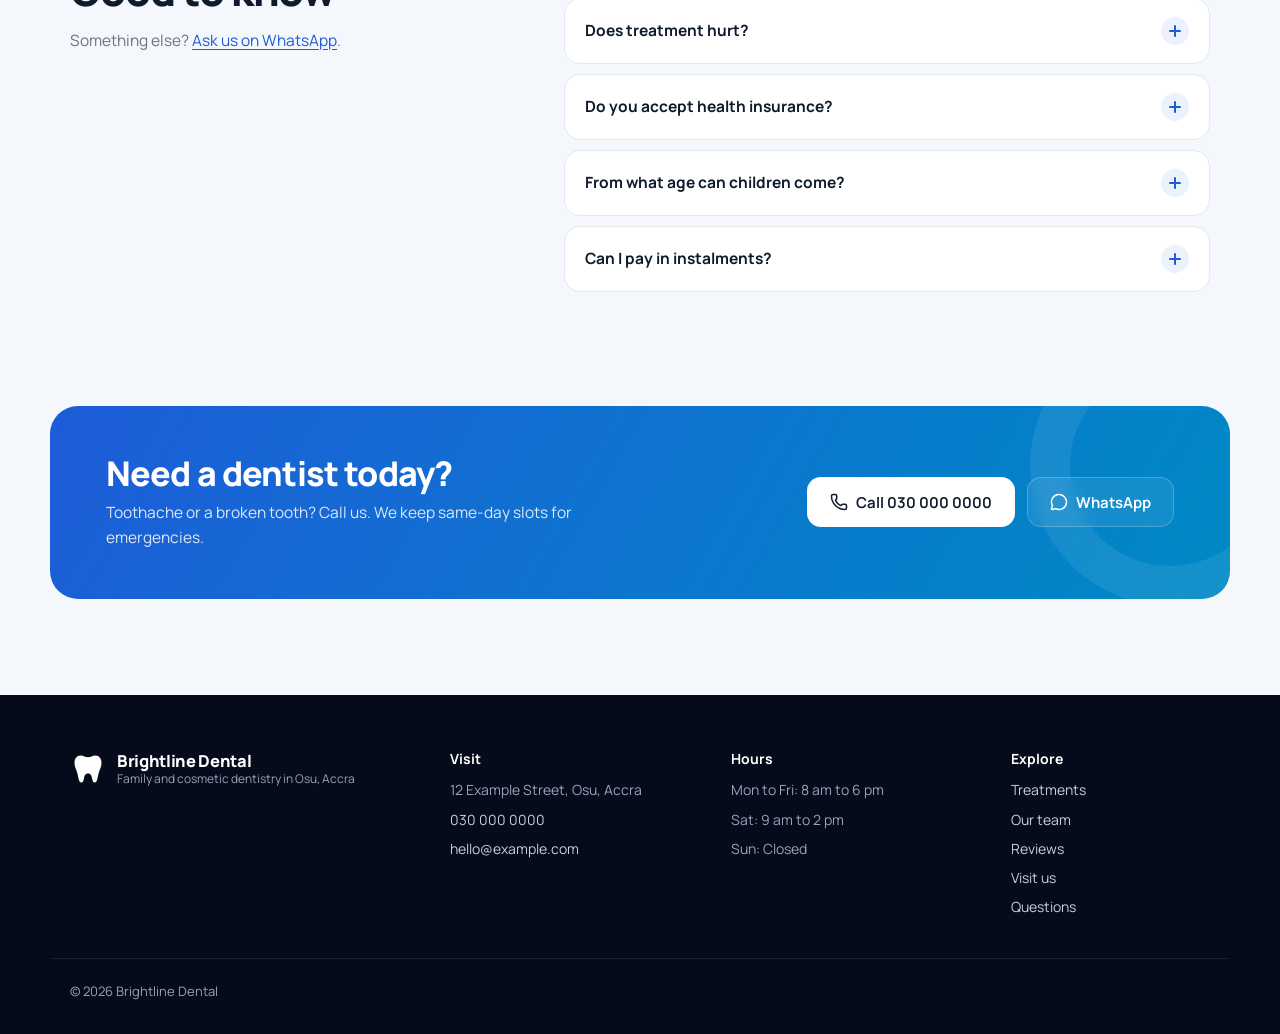
==== commit efef10a2: "Redesign the clinic template: richer, animated, more interactive - Dark hero with an animated glossy" ====
--- a/index.html
+++ b/index.html
@@ -5,195 +5,330 @@
 <meta name="viewport" content="width=device-width, initial-scale=1">
 <title>Brightline Dental | Family and cosmetic dentistry in Osu, Accra</title>
 <meta name="description" content="Check-ups, fillings, whitening and braces, explained before we start and priced up front. Book on WhatsApp in under a minute.">
-<meta name="theme-color" content="#1f4fa3">
+<meta name="theme-color" content="#1d5bd8">
 <meta property="og:title" content="Brightline Dental">
 <meta property="og:description" content="Family and cosmetic dentistry in Osu, Accra">
 <meta property="og:type" content="website">
 <meta property="og:url" content="https://ohenemanaf.github.io/dentist/">
 <link rel="canonical" href="https://ohenemanaf.github.io/dentist/">
-<link rel="icon" href="data:image/svg+xml,%3Csvg%20xmlns%3D%22http%3A%2F%2Fwww.w3.org%2F2000%2Fsvg%22%20viewBox%3D%220%200%2032%2032%22%20aria-hidden%3D%22true%22%3E%3Cpath%20d%3D%22M9.5%204C5.9%204%204%206.9%204%2010.6c0%203.3%201.4%205.3%202.3%208.2.8%202.6%201%205.4%201.9%207.6.6%201.4%201.4%201.6%202%201.6%201.3%200%201.7-1.3%202.1-3.3.5-2.6%201-4.8%203.7-4.8s3.2%202.2%203.7%204.8c.4%202%20.8%203.3%202.1%203.3.6%200%201.4-.2%202-1.6.9-2.2%201.1-5%201.9-7.6.9-2.9%202.3-4.9%202.3-8.2C28%206.9%2026.1%204%2022.5%204c-2.6%200-4%201.6-6.5%201.6S12.1%204%209.5%204Z%22%20fill%3D%22%231f4fa3%22%2F%3E%3Cpath%20d%3D%22M11%209.2c1.6-.9%203.2-.5%204.5.3%22%20stroke%3D%22%23fff%22%20stroke-width%3D%221.8%22%20stroke-linecap%3D%22round%22%20fill%3D%22none%22%20opacity%3D%22.75%22%2F%3E%3C%2Fsvg%3E">
+<link rel="icon" href="data:image/svg+xml,%3Csvg%20xmlns%3D%22http%3A%2F%2Fwww.w3.org%2F2000%2Fsvg%22%20viewBox%3D%220%200%2032%2032%22%20aria-hidden%3D%22true%22%3E%3Cpath%20d%3D%22M9.5%204C5.9%204%204%206.9%204%2010.6c0%203.3%201.4%205.3%202.3%208.2.8%202.6%201%205.4%201.9%207.6.6%201.4%201.4%201.6%202%201.6%201.3%200%201.7-1.3%202.1-3.3.5-2.6%201-4.8%203.7-4.8s3.2%202.2%203.7%204.8c.4%202%20.8%203.3%202.1%203.3.6%200%201.4-.2%202-1.6.9-2.2%201.1-5%201.9-7.6.9-2.9%202.3-4.9%202.3-8.2C28%206.9%2026.1%204%2022.5%204c-2.6%200-4%201.6-6.5%201.6S12.1%204%209.5%204Z%22%20fill%3D%22%231d5bd8%22%2F%3E%3Cpath%20d%3D%22M11%209.2c1.6-.9%203.2-.5%204.5.3%22%20stroke%3D%22%23fff%22%20stroke-width%3D%221.8%22%20stroke-linecap%3D%22round%22%20fill%3D%22none%22%20opacity%3D%22.75%22%2F%3E%3C%2Fsvg%3E">
 <link rel="preload" href="assets/fonts/manrope.woff2" as="font" type="font/woff2" crossorigin>
 <link rel="stylesheet" href="assets/css/site.css">
-<style>:root { --brand: #1f4fa3; }</style>
-<script type="application/ld+json">{"@context":"https://schema.org","@type":"Dentist","name":"Brightline Dental","description":"Family and cosmetic dentistry in Osu, Accra","telephone":"030 000 0000","email":"hello@example.com","address":"12 Example Street, Osu, Accra","url":"https://ohenemanaf.github.io/dentist/","openingHoursSpecification":[{"@type":"OpeningHoursSpecification","dayOfWeek":"Monday","opens":"08:00","closes":"18:00"},{"@type":"OpeningHoursSpecification","dayOfWeek":"Tuesday","opens":"08:00","closes":"18:00"},{"@type":"OpeningHoursSpecification","dayOfWeek":"Wednesday","opens":"08:00","closes":"18:00"},{"@type":"OpeningHoursSpecification","dayOfWeek":"Thursday","opens":"08:00","closes":"18:00"},{"@type":"OpeningHoursSpecification","dayOfWeek":"Friday","opens":"08:00","closes":"18:00"},{"@type":"OpeningHoursSpecification","dayOfWeek":"Saturday","opens":"09:00","closes":"14:00"}]}</script>
+<style>:root { --brand: #1d5bd8; --accent: #14b8a6; }</style>
+<script>document.documentElement.classList.add('js')</script>
+<script type="application/ld+json">{"@context":"https://schema.org","@type":"Dentist","name":"Brightline Dental","description":"Family and cosmetic dentistry in Osu, Accra","telephone":"030 000 0000","email":"hello@example.com","address":"12 Example Street, Osu, Accra","url":"https://ohenemanaf.github.io/dentist/","aggregateRating":{"@type":"AggregateRating","ratingValue":4.9,"reviewCount":210},"openingHoursSpecification":[{"@type":"OpeningHoursSpecification","dayOfWeek":"Monday","opens":"08:00","closes":"18:00"},{"@type":"OpeningHoursSpecification","dayOfWeek":"Tuesday","opens":"08:00","closes":"18:00"},{"@type":"OpeningHoursSpecification","dayOfWeek":"Wednesday","opens":"08:00","closes":"18:00"},{"@type":"OpeningHoursSpecification","dayOfWeek":"Thursday","opens":"08:00","closes":"18:00"},{"@type":"OpeningHoursSpecification","dayOfWeek":"Friday","opens":"08:00","closes":"18:00"},{"@type":"OpeningHoursSpecification","dayOfWeek":"Saturday","opens":"09:00","closes":"14:00"}]}</script>
 </head>
 <body>
 <a class="skip" href="#main">Skip to content</a>
+<div class="progress" aria-hidden="true"></div>
 <p class="demo-note"><svg class="icon" aria-hidden="true"><use href="assets/icons.svg#info"/></svg> Demo clinic: the name, people, numbers and prices on this page are samples.</p>
-<header class="header">
+<header class="header" data-header>
   <div class="wrap header__row">
     <a class="brand" href="#top"><svg class="mark" viewBox="0 0 32 32" aria-hidden="true"><path d="M9.5 4C5.9 4 4 6.9 4 10.6c0 3.3 1.4 5.3 2.3 8.2.8 2.6 1 5.4 1.9 7.6.6 1.4 1.4 1.6 2 1.6 1.3 0 1.7-1.3 2.1-3.3.5-2.6 1-4.8 3.7-4.8s3.2 2.2 3.7 4.8c.4 2 .8 3.3 2.1 3.3.6 0 1.4-.2 2-1.6.9-2.2 1.1-5 1.9-7.6.9-2.9 2.3-4.9 2.3-8.2C28 6.9 26.1 4 22.5 4c-2.6 0-4 1.6-6.5 1.6S12.1 4 9.5 4Z" fill="currentColor"/><path d="M11 9.2c1.6-.9 3.2-.5 4.5.3" stroke="#fff" stroke-width="1.8" stroke-linecap="round" fill="none" opacity=".75"/></svg><span><strong>Brightline Dental</strong><small>Family and cosmetic dentistry in Osu, Accra</small></span></a>
-    <nav class="nav" aria-label="Main"><a href="#services">Treatments and prices</a><a href="#team">Our team</a><a href="#visit">Hours and location</a><a href="#questions">Questions</a></nav>
-    <a class="btn btn--ghost header__call" href="tel:0300000000"><svg class="icon" aria-hidden="true"><use href="assets/icons.svg#phone"/></svg><span>030 000 0000</span></a>
+    <nav class="nav" aria-label="Main"><a href="#services">Treatments</a><a href="#team">Our team</a><a href="#reviews">Reviews</a><a href="#visit">Visit us</a><a href="#questions">Questions</a></nav>
+    <a class="btn btn--primary header__cta" href="#book"><svg class="icon" aria-hidden="true"><use href="assets/icons.svg#calendar-check"/></svg><span>Book a visit</span></a>
   </div>
 </header>
 
 <main id="main">
 <section class="hero" id="top">
+  <div class="hero__glow hero__glow--a"></div><div class="hero__glow hero__glow--b"></div>
   <div class="wrap hero__grid">
     <div class="hero__text">
-      <p class="status" data-status><span class="status__dot"></span><span data-status-text>Opening hours below</span></p>
+      <p class="status" data-status><span class="status__dot"></span><span data-status-text>See our opening hours below</span></p>
       <h1>Gentle dental care for the whole family</h1>
       <p class="lead">Check-ups, fillings, whitening and braces, explained before we start and priced up front. Book on WhatsApp in under a minute.</p>
       <div class="actions">
-        <a class="btn btn--primary" href="#book"><svg class="icon" aria-hidden="true"><use href="assets/icons.svg#calendar-check"/></svg><span>Book an appointment</span></a>
-        <a class="btn btn--ghost" href="tel:0300000000"><svg class="icon" aria-hidden="true"><use href="assets/icons.svg#phone"/></svg><span>Call 030 000 0000</span></a>
+        <a class="btn btn--primary btn--lg" href="#book"><svg class="icon" aria-hidden="true"><use href="assets/icons.svg#calendar-check"/></svg><span>Book an appointment</span></a>
+        <a class="btn btn--glass btn--lg" href="tel:0300000000"><svg class="icon" aria-hidden="true"><use href="assets/icons.svg#phone"/></svg><span>Call 030 000 0000</span></a>
       </div>
-      <p class="emergency"><svg class="icon" aria-hidden="true"><use href="assets/icons.svg#siren"/></svg><span>Toothache or a broken tooth? Call us. We keep same-day slots for emergencies.</span></p>
-    </div>
-
-    <form class="booking" id="book" data-booking novalidate>
-      <h2>Book an appointment</h2>
-      <p class="booking__sub">Your request opens in WhatsApp, ready to send. We reply to confirm a time.</p>
-      <div class="field">
-        <label for="b-name">Your name</label>
-        <input id="b-name" name="name" autocomplete="name" required>
-      </div>
-      <div class="field">
-        <label for="b-service">What do you need?</label>
-        <select id="b-service" name="service">
-          <option>Check-up and consultation</option><option>Scaling and polishing</option><option>Tooth-coloured fillings</option><option>Extractions</option><option>Root canal treatment</option><option>Teeth whitening</option><option>Crowns and bridges</option><option>Braces and aligners</option><option>Children’s dentistry</option>
-          <option>Toothache or emergency</option>
-          <option>Not sure yet</option>
-        </select>
-      </div>
-      <div class="field-row">
-        <div class="field">
-          <label for="b-date">Preferred day</label>
-          <input id="b-date" name="date" type="date" required>
+      <p class="hero__rating"><span class="stars" aria-hidden="true"><svg class="icon" aria-hidden="true"><use href="assets/icons.svg#star"/></svg><svg class="icon" aria-hidden="true"><use href="assets/icons.svg#star"/></svg><svg class="icon" aria-hidden="true"><use href="assets/icons.svg#star"/></svg><svg class="icon" aria-hidden="true"><use href="assets/icons.svg#star"/></svg><svg class="icon" aria-hidden="true"><use href="assets/icons.svg#star"/></svg></span><span><strong>4.9</strong> from 210 Google reviews</span></p>
+    </div>
+    <div class="hero__art" aria-hidden="true">
+      <div class="orbit"></div><div class="orbit orbit--2"></div>
+      <svg class="hero-tooth" viewBox="0 0 220 240" aria-hidden="true">
+  <defs>
+    <linearGradient id="enamel" x1="0" y1="0" x2="1" y2="1"><stop offset="0" stop-color="#ffffff"/><stop offset=".55" stop-color="#eef3fb"/><stop offset="1" stop-color="#c9d6ec"/></linearGradient>
+    <radialGradient id="shine" cx=".32" cy=".22" r=".45"><stop offset="0" stop-color="#fff" stop-opacity=".95"/><stop offset="1" stop-color="#fff" stop-opacity="0"/></radialGradient>
+  </defs>
+  <ellipse cx="110" cy="228" rx="62" ry="8" fill="#000" opacity=".18"/>
+  <path d="M64 14C30 14 14 40 14 74c0 30 13 48 21 74 7 23 9 48 17 68 5 12 12 15 18 15 12 0 15-12 19-30 4-23 9-43 31-43s27 20 31 43c4 18 7 30 19 30 6 0 13-3 18-15 8-20 10-45 17-68 8-26 21-44 21-74 0-34-16-60-50-60-23 0-36 14-56 14S87 14 64 14Z" fill="url(#enamel)"/>
+  <path d="M64 14C30 14 14 40 14 74c0 30 13 48 21 74 7 23 9 48 17 68 5 12 12 15 18 15 12 0 15-12 19-30 4-23 9-43 31-43s27 20 31 43c4 18 7 30 19 30 6 0 13-3 18-15 8-20 10-45 17-68 8-26 21-44 21-74 0-34-16-60-50-60-23 0-36 14-56 14S87 14 64 14Z" fill="url(#shine)"/>
+  <path d="M46 52c12-12 30-14 44-6" stroke="#fff" stroke-width="7" stroke-linecap="round" fill="none" opacity=".9"/>
+</svg>
+      <span class="sparkle sparkle--1"><svg class="icon" aria-hidden="true"><use href="assets/icons.svg#sparkles"/></svg></span><span class="sparkle sparkle--2"><svg class="icon" aria-hidden="true"><use href="assets/icons.svg#sparkles"/></svg></span>
+      <div class="float-card float-card--status"><span class="float-card__icon float-card__icon--ok"><svg class="icon" aria-hidden="true"><use href="assets/icons.svg#clock"/></svg></span><span><small>Today</small><strong data-today-hours>See hours</strong></span></div>
+      <div class="float-card float-card--rating"><span class="float-card__icon float-card__icon--star"><svg class="icon" aria-hidden="true"><use href="assets/icons.svg#star"/></svg></span><span><small>Google reviews</small><strong>4.9 out of 5</strong></span></div>
+      <div class="float-card float-card--chat"><span class="float-card__icon float-card__icon--wa"><svg class="icon" aria-hidden="true"><use href="assets/icons.svg#message-circle"/></svg></span><span><small>WhatsApp</small><strong>Booking confirmed</strong></span><span class="ticks"><svg class="icon" aria-hidden="true"><use href="assets/icons.svg#check"/></svg><svg class="icon" aria-hidden="true"><use href="assets/icons.svg#check"/></svg></span></div>
+    </div>
+  </div>
+  <div class="wrap"><ul class="stats">
+    <li data-reveal><strong data-count="12" data-decimals="0" data-suffix="+">12+</strong><span>Years caring for smiles</span></li>
+    <li data-reveal><strong data-count="8000" data-decimals="0" data-suffix="+">8,000+</strong><span>Patients treated</span></li>
+    <li data-reveal><strong data-count="4.9" data-decimals="1" data-suffix="">4.9</strong><span>Average rating</span></li>
+    <li data-reveal><strong data-count="6" data-decimals="0" data-suffix="">6</strong><span>Days open every week</span></li>
+  </ul></div>
+</section>
+
+<section class="section" id="services" aria-labelledby="services-title">
+  <div class="wrap">
+    <div class="section__head" data-reveal>
+      <p class="kicker"><svg class="icon" aria-hidden="true"><use href="assets/icons.svg#toothbrush-sparkles"/></svg> Treatments</p>
+      <h2 id="services-title">Everything your smile needs, priced up front</h2>
+      <p>Prices are a guide. You get a written quote before any treatment starts.</p>
+    </div>
+    <div class="filters" role="group" aria-label="Show treatments">
+      <button type="button" class="chip is-active" data-filter="all" aria-pressed="true">All</button>
+      <button type="button" class="chip" data-filter="general" aria-pressed="false">General</button><button type="button" class="chip" data-filter="cosmetic" aria-pressed="false">Cosmetic</button><button type="button" class="chip" data-filter="braces" aria-pressed="false">Braces</button><button type="button" class="chip" data-filter="children" aria-pressed="false">Children</button>
+    </div>
+    <ul class="services">
+      <li class="service" data-group="general" data-reveal style="--i:0">
+        <span class="service__icon"><svg class="icon" aria-hidden="true"><use href="assets/icons.svg#stethoscope"/></svg></span>
+        <h3>Check-up and consultation</h3>
+        <p>A full examination, advice, and a written treatment plan with prices.</p>
+        <div class="service__foot"><span class="service__price">GH₵&nbsp;150</span><a href="#book" data-book="Check-up and consultation">Book<svg class="icon" aria-hidden="true"><use href="assets/icons.svg#arrow-right"/></svg></a></div>
+      </li>
+      <li class="service" data-group="general" data-reveal style="--i:1">
+        <span class="service__icon"><svg class="icon" aria-hidden="true"><use href="assets/icons.svg#sparkles"/></svg></span>
+        <h3>Scaling and polishing</h3>
+        <p>Removes tartar and stains. Recommended every six months.</p>
+        <div class="service__foot"><span class="service__price">GH₵&nbsp;400</span><a href="#book" data-book="Scaling and polishing">Book<svg class="icon" aria-hidden="true"><use href="assets/icons.svg#arrow-right"/></svg></a></div>
+      </li>
+      <li class="service" data-group="general" data-reveal style="--i:2">
+        <span class="service__icon"><svg class="icon" aria-hidden="true"><use href="assets/icons.svg#shield-check"/></svg></span>
+        <h3>Tooth-coloured fillings</h3>
+        <p>Repairs cavities with a filling that matches your tooth.</p>
+        <div class="service__foot"><span class="service__price"><small>from</small> GH₵&nbsp;350</span><a href="#book" data-book="Tooth-coloured fillings">Book<svg class="icon" aria-hidden="true"><use href="assets/icons.svg#arrow-right"/></svg></a></div>
+      </li>
+      <li class="service" data-group="general" data-reveal style="--i:0">
+        <span class="service__icon"><svg class="icon" aria-hidden="true"><use href="assets/icons.svg#syringe"/></svg></span>
+        <h3>Extractions</h3>
+        <p>Simple and surgical removals, including wisdom teeth, under local anaesthetic.</p>
+        <div class="service__foot"><span class="service__price"><small>from</small> GH₵&nbsp;300</span><a href="#book" data-book="Extractions">Book<svg class="icon" aria-hidden="true"><use href="assets/icons.svg#arrow-right"/></svg></a></div>
+      </li>
+      <li class="service" data-group="general" data-reveal style="--i:1">
+        <span class="service__icon"><svg class="icon" aria-hidden="true"><use href="assets/icons.svg#heart-pulse"/></svg></span>
+        <h3>Root canal treatment</h3>
+        <p>Saves an infected tooth instead of removing it.</p>
+        <div class="service__foot"><span class="service__price"><small>from</small> GH₵&nbsp;1,500</span><a href="#book" data-book="Root canal treatment">Book<svg class="icon" aria-hidden="true"><use href="assets/icons.svg#arrow-right"/></svg></a></div>
+      </li>
+      <li class="service" data-group="cosmetic" data-reveal style="--i:2">
+        <span class="service__icon"><svg class="icon" aria-hidden="true"><use href="assets/icons.svg#smile"/></svg></span>
+        <h3>Teeth whitening</h3>
+        <p>In-clinic whitening, several shades lighter in one visit.</p>
+        <div class="service__foot"><span class="service__price">GH₵&nbsp;1,800</span><a href="#book" data-book="Teeth whitening">Book<svg class="icon" aria-hidden="true"><use href="assets/icons.svg#arrow-right"/></svg></a></div>
+      </li>
+      <li class="service" data-group="cosmetic" data-reveal style="--i:0">
+        <span class="service__icon"><svg class="icon" aria-hidden="true"><use href="assets/icons.svg#crown"/></svg></span>
+        <h3>Crowns and bridges</h3>
+        <p>Restores broken or missing teeth with porcelain that looks natural.</p>
+        <div class="service__foot"><span class="service__price"><small>from</small> GH₵&nbsp;2,000</span><a href="#book" data-book="Crowns and bridges">Book<svg class="icon" aria-hidden="true"><use href="assets/icons.svg#arrow-right"/></svg></a></div>
+      </li>
+      <li class="service" data-group="braces" data-reveal style="--i:1">
+        <span class="service__icon"><svg class="icon" aria-hidden="true"><use href="assets/icons.svg#scan-face"/></svg></span>
+        <h3>Braces and aligners</h3>
+        <p>Free first assessment. Metal, ceramic and clear aligner options.</p>
+        <div class="service__foot"><span class="service__price">Free</span><a href="#book" data-book="Braces and aligners">Book<svg class="icon" aria-hidden="true"><use href="assets/icons.svg#arrow-right"/></svg></a></div>
+      </li>
+      <li class="service" data-group="children" data-reveal style="--i:2">
+        <span class="service__icon"><svg class="icon" aria-hidden="true"><use href="assets/icons.svg#baby"/></svg></span>
+        <h3>Children’s dentistry</h3>
+        <p>Check-ups, fluoride and fissure sealants, at a pace that suits children.</p>
+        <div class="service__foot"><span class="service__price">GH₵&nbsp;120</span><a href="#book" data-book="Children’s dentistry">Book<svg class="icon" aria-hidden="true"><use href="assets/icons.svg#arrow-right"/></svg></a></div>
+      </li>
+    </ul>
+    <p class="pay" data-reveal><svg class="icon" aria-hidden="true"><use href="assets/icons.svg#wallet"/></svg><span><strong>Ways to pay</strong><span class="pay__item">Cash</span><span class="pay__item">Mobile Money</span><span class="pay__item">Visa and Mastercard</span><span class="pay__item">Selected health insurance</span></span></p>
+  </div>
+</section>
+
+<section class="section shade" aria-labelledby="shade-title">
+  <div class="wrap shade__grid">
+    <div data-reveal>
+      <p class="kicker"><svg class="icon" aria-hidden="true"><use href="assets/icons.svg#sparkles"/></svg> Teeth whitening</p>
+      <h2 id="shade-title">See how much lighter your teeth could be</h2>
+      <p class="shade__text">Dentists match tooth colour against a shade guide, from darker shades such as A4 to the brightest bleach shades. Slide to see the range. Your dentist will tell you which shade is realistic for your teeth.</p>
+      <label class="shade__label" for="shade">Shade <strong data-shade-name>A3</strong></label>
+      <input class="shade__range" id="shade" type="range" min="0" max="14" value="4" data-shades='[["A4","#c9a46e"],["C4","#bfa27a"],["A3.5","#d4b07c"],["B4","#d6b57f"],["A3","#dcbf8f"],["D3","#d8c19c"],["B3","#dec396"],["A2","#e5cfa6"],["C2","#ddcbac"],["D2","#e2d2b4"],["A1","#ecdcbd"],["B2","#eadab8"],["B1","#f1e6cc"],["BL4","#f5eedd"],["BL1","#fbf8f0"]]'>
+      <div class="shade__scale" aria-hidden="true"><span style="background:#c9a46e" title="A4"></span><span style="background:#bfa27a" title="C4"></span><span style="background:#d4b07c" title="A3.5"></span><span style="background:#d6b57f" title="B4"></span><span style="background:#dcbf8f" title="A3"></span><span style="background:#d8c19c" title="D3"></span><span style="background:#dec396" title="B3"></span><span style="background:#e5cfa6" title="A2"></span><span style="background:#ddcbac" title="C2"></span><span style="background:#e2d2b4" title="D2"></span><span style="background:#ecdcbd" title="A1"></span><span style="background:#eadab8" title="B2"></span><span style="background:#f1e6cc" title="B1"></span><span style="background:#f5eedd" title="BL4"></span><span style="background:#fbf8f0" title="BL1"></span></div>
+      <a class="btn btn--primary" href="#book" data-book="Teeth whitening"><svg class="icon" aria-hidden="true"><use href="assets/icons.svg#smile"/></svg><span>Book a whitening consultation</span></a>
+    </div>
+    <div class="shade__stage" data-reveal="zoom"><svg class="shade__tooth" viewBox="0 0 220 240" aria-hidden="true"><path data-shade-fill d="M64 14C30 14 14 40 14 74c0 30 13 48 21 74 7 23 9 48 17 68 5 12 12 15 18 15 12 0 15-12 19-30 4-23 9-43 31-43s27 20 31 43c4 18 7 30 19 30 6 0 13-3 18-15 8-20 10-45 17-68 8-26 21-44 21-74 0-34-16-60-50-60-23 0-36 14-56 14S87 14 64 14Z" fill="#dcbf8f"/><path d="M46 52c12-12 30-14 44-6" stroke="#fff" stroke-width="7" stroke-linecap="round" fill="none" opacity=".7"/></svg><span class="shade__badge" data-shade-badge>A3</span></div>
+  </div>
+</section>
+
+<section class="section section--tint" aria-labelledby="visit-steps">
+  <div class="wrap">
+    <div class="section__head" data-reveal>
+      <p class="kicker"><svg class="icon" aria-hidden="true"><use href="assets/icons.svg#heart-handshake"/></svg> Your first visit</p>
+      <h2 id="visit-steps">No surprises, from booking to treatment</h2>
+    </div>
+    <ol class="steps" data-reveal-line>
+      <li data-reveal style="--i:0"><span class="steps__n">1</span><strong>Book</strong><span>Send us a WhatsApp message or call. We confirm a time the same day.</span></li>
+      <li data-reveal style="--i:1"><span class="steps__n">2</span><strong>Examination</strong><span>We check your teeth and gums and explain what we find.</span></li>
+      <li data-reveal style="--i:2"><span class="steps__n">3</span><strong>Your plan and price</strong><span>You get a written plan with the cost of each option before anything starts.</span></li>
+      <li data-reveal style="--i:3"><span class="steps__n">4</span><strong>Treatment</strong><span>At a pace you are comfortable with. Tell us to pause at any time.</span></li>
+    </ol>
+  </div>
+</section>
+
+<section class="section" id="team" aria-labelledby="team-title">
+  <div class="wrap">
+    <div class="section__head" data-reveal>
+      <p class="kicker"><svg class="icon" aria-hidden="true"><use href="assets/icons.svg#users"/></svg> Our team</p>
+      <h2 id="team-title">The people looking after you</h2>
+    </div>
+    <ul class="team">
+      <li class="person" data-reveal style="--i:0">
+        <div class="person__photo"><span aria-hidden="true">AS</span></div>
+        <strong>Dr. Ama Sample</strong>
+        <span class="person__role">Principal dentist</span>
+        <p>General and cosmetic dentistry, with a special interest in nervous patients.</p>
+      </li>
+      <li class="person" data-reveal style="--i:1">
+        <div class="person__photo"><span aria-hidden="true">KE</span></div>
+        <strong>Dr. Kofi Example</strong>
+        <span class="person__role">Orthodontist</span>
+        <p>Braces and clear aligners for teenagers and adults.</p>
+      </li>
+      <li class="person" data-reveal style="--i:2">
+        <div class="person__photo"><span aria-hidden="true">EP</span></div>
+        <strong>Esi Placeholder</strong>
+        <span class="person__role">Dental hygienist</span>
+        <p>Cleanings, gum care and practical advice for keeping teeth healthy.</p>
+      </li>
+    </ul>
+  </div>
+</section>
+
+<section class="section reviews-band" id="reviews" aria-labelledby="reviews-title">
+  <div class="wrap section__head" data-reveal>
+    <p class="kicker"><svg class="icon" aria-hidden="true"><use href="assets/icons.svg#quote"/></svg> Reviews</p>
+    <h2 id="reviews-title">What patients say</h2>
+    <p class="reviews-band__score"><span class="stars" aria-hidden="true"><svg class="icon" aria-hidden="true"><use href="assets/icons.svg#star"/></svg><svg class="icon" aria-hidden="true"><use href="assets/icons.svg#star"/></svg><svg class="icon" aria-hidden="true"><use href="assets/icons.svg#star"/></svg><svg class="icon" aria-hidden="true"><use href="assets/icons.svg#star"/></svg><svg class="icon" aria-hidden="true"><use href="assets/icons.svg#star"/></svg></span> <strong>4.9</strong> from 210 Google reviews</p>
+  </div>
+  <div class="marquee">
+    <ul class="marquee__track">
+      <li class="review">
+        <span class="stars" aria-hidden="true"><svg class="icon" aria-hidden="true"><use href="assets/icons.svg#star"/></svg><svg class="icon" aria-hidden="true"><use href="assets/icons.svg#star"/></svg><svg class="icon" aria-hidden="true"><use href="assets/icons.svg#star"/></svg><svg class="icon" aria-hidden="true"><use href="assets/icons.svg#star"/></svg><svg class="icon" aria-hidden="true"><use href="assets/icons.svg#star"/></svg></span><span class="visually-hidden">5 out of 5 stars</span>
+        <blockquote>They explained every step and the price before starting. No surprises.</blockquote>
+        <cite><span class="review__avatar">SP</span>Sample patient</cite>
+      </li>
+      <li class="review">
+        <span class="stars" aria-hidden="true"><svg class="icon" aria-hidden="true"><use href="assets/icons.svg#star"/></svg><svg class="icon" aria-hidden="true"><use href="assets/icons.svg#star"/></svg><svg class="icon" aria-hidden="true"><use href="assets/icons.svg#star"/></svg><svg class="icon" aria-hidden="true"><use href="assets/icons.svg#star"/></svg><svg class="icon" aria-hidden="true"><use href="assets/icons.svg#star"/></svg></span><span class="visually-hidden">5 out of 5 stars</span>
+        <blockquote>My son was scared of dentists. Now he asks when his next visit is.</blockquote>
+        <cite><span class="review__avatar">SP</span>Sample parent</cite>
+      </li>
+      <li class="review">
+        <span class="stars" aria-hidden="true"><svg class="icon" aria-hidden="true"><use href="assets/icons.svg#star"/></svg><svg class="icon" aria-hidden="true"><use href="assets/icons.svg#star"/></svg><svg class="icon" aria-hidden="true"><use href="assets/icons.svg#star"/></svg><svg class="icon" aria-hidden="true"><use href="assets/icons.svg#star"/></svg><svg class="icon" aria-hidden="true"><use href="assets/icons.svg#star"/></svg></span><span class="visually-hidden">5 out of 5 stars</span>
+        <blockquote>Booked on WhatsApp in the morning and was seen that afternoon for a toothache.</blockquote>
+        <cite><span class="review__avatar">SP</span>Sample patient</cite>
+      </li>
+      <li class="review">
+        <span class="stars" aria-hidden="true"><svg class="icon" aria-hidden="true"><use href="assets/icons.svg#star"/></svg><svg class="icon" aria-hidden="true"><use href="assets/icons.svg#star"/></svg><svg class="icon" aria-hidden="true"><use href="assets/icons.svg#star"/></svg><svg class="icon" aria-hidden="true"><use href="assets/icons.svg#star"/></svg><svg class="icon" aria-hidden="true"><use href="assets/icons.svg#star"/></svg></span><span class="visually-hidden">5 out of 5 stars</span>
+        <blockquote>The whitening result looks natural, not fake. Friends noticed straight away.</blockquote>
+        <cite><span class="review__avatar">SP</span>Sample patient</cite>
+      </li>
+      <li class="review">
+        <span class="stars" aria-hidden="true"><svg class="icon" aria-hidden="true"><use href="assets/icons.svg#star"/></svg><svg class="icon" aria-hidden="true"><use href="assets/icons.svg#star"/></svg><svg class="icon" aria-hidden="true"><use href="assets/icons.svg#star"/></svg><svg class="icon" aria-hidden="true"><use href="assets/icons.svg#star"/></svg><svg class="icon" aria-hidden="true"><use href="assets/icons.svg#star"/></svg></span><span class="visually-hidden">5 out of 5 stars</span>
+        <blockquote>Clean, calm clinic and the staff remember your name.</blockquote>
+        <cite><span class="review__avatar">SP</span>Sample patient</cite>
+      </li>
+      <li class="review">
+        <span class="stars" aria-hidden="true"><svg class="icon" aria-hidden="true"><use href="assets/icons.svg#star"/></svg><svg class="icon" aria-hidden="true"><use href="assets/icons.svg#star"/></svg><svg class="icon" aria-hidden="true"><use href="assets/icons.svg#star"/></svg><svg class="icon" aria-hidden="true"><use href="assets/icons.svg#star"/></svg><svg class="icon" aria-hidden="true"><use href="assets/icons.svg#star"/></svg></span><span class="visually-hidden">5 out of 5 stars</span>
+        <blockquote>Paid for my braces in instalments, which made it possible for us.</blockquote>
+        <cite><span class="review__avatar">SP</span>Sample patient</cite>
+      </li>
+      <li class="review" aria-hidden="true">
+        <span class="stars" aria-hidden="true"><svg class="icon" aria-hidden="true"><use href="assets/icons.svg#star"/></svg><svg class="icon" aria-hidden="true"><use href="assets/icons.svg#star"/></svg><svg class="icon" aria-hidden="true"><use href="assets/icons.svg#star"/></svg><svg class="icon" aria-hidden="true"><use href="assets/icons.svg#star"/></svg><svg class="icon" aria-hidden="true"><use href="assets/icons.svg#star"/></svg></span><span class="visually-hidden">5 out of 5 stars</span>
+        <blockquote>They explained every step and the price before starting. No surprises.</blockquote>
+        <cite><span class="review__avatar">SP</span>Sample patient</cite>
+      </li>
+      <li class="review" aria-hidden="true">
+        <span class="stars" aria-hidden="true"><svg class="icon" aria-hidden="true"><use href="assets/icons.svg#star"/></svg><svg class="icon" aria-hidden="true"><use href="assets/icons.svg#star"/></svg><svg class="icon" aria-hidden="true"><use href="assets/icons.svg#star"/></svg><svg class="icon" aria-hidden="true"><use href="assets/icons.svg#star"/></svg><svg class="icon" aria-hidden="true"><use href="assets/icons.svg#star"/></svg></span><span class="visually-hidden">5 out of 5 stars</span>
+        <blockquote>My son was scared of dentists. Now he asks when his next visit is.</blockquote>
+        <cite><span class="review__avatar">SP</span>Sample parent</cite>
+      </li>
+      <li class="review" aria-hidden="true">
+        <span class="stars" aria-hidden="true"><svg class="icon" aria-hidden="true"><use href="assets/icons.svg#star"/></svg><svg class="icon" aria-hidden="true"><use href="assets/icons.svg#star"/></svg><svg class="icon" aria-hidden="true"><use href="assets/icons.svg#star"/></svg><svg class="icon" aria-hidden="true"><use href="assets/icons.svg#star"/></svg><svg class="icon" aria-hidden="true"><use href="assets/icons.svg#star"/></svg></span><span class="visually-hidden">5 out of 5 stars</span>
+        <blockquote>Booked on WhatsApp in the morning and was seen that afternoon for a toothache.</blockquote>
+        <cite><span class="review__avatar">SP</span>Sample patient</cite>
+      </li>
+      <li class="review" aria-hidden="true">
+        <span class="stars" aria-hidden="true"><svg class="icon" aria-hidden="true"><use href="assets/icons.svg#star"/></svg><svg class="icon" aria-hidden="true"><use href="assets/icons.svg#star"/></svg><svg class="icon" aria-hidden="true"><use href="assets/icons.svg#star"/></svg><svg class="icon" aria-hidden="true"><use href="assets/icons.svg#star"/></svg><svg class="icon" aria-hidden="true"><use href="assets/icons.svg#star"/></svg></span><span class="visually-hidden">5 out of 5 stars</span>
+        <blockquote>The whitening result looks natural, not fake. Friends noticed straight away.</blockquote>
+        <cite><span class="review__avatar">SP</span>Sample patient</cite>
+      </li>
+      <li class="review" aria-hidden="true">
+        <span class="stars" aria-hidden="true"><svg class="icon" aria-hidden="true"><use href="assets/icons.svg#star"/></svg><svg class="icon" aria-hidden="true"><use href="assets/icons.svg#star"/></svg><svg class="icon" aria-hidden="true"><use href="assets/icons.svg#star"/></svg><svg class="icon" aria-hidden="true"><use href="assets/icons.svg#star"/></svg><svg class="icon" aria-hidden="true"><use href="assets/icons.svg#star"/></svg></span><span class="visually-hidden">5 out of 5 stars</span>
+        <blockquote>Clean, calm clinic and the staff remember your name.</blockquote>
+        <cite><span class="review__avatar">SP</span>Sample patient</cite>
+      </li>
+      <li class="review" aria-hidden="true">
+        <span class="stars" aria-hidden="true"><svg class="icon" aria-hidden="true"><use href="assets/icons.svg#star"/></svg><svg class="icon" aria-hidden="true"><use href="assets/icons.svg#star"/></svg><svg class="icon" aria-hidden="true"><use href="assets/icons.svg#star"/></svg><svg class="icon" aria-hidden="true"><use href="assets/icons.svg#star"/></svg><svg class="icon" aria-hidden="true"><use href="assets/icons.svg#star"/></svg></span><span class="visually-hidden">5 out of 5 stars</span>
+        <blockquote>Paid for my braces in instalments, which made it possible for us.</blockquote>
+        <cite><span class="review__avatar">SP</span>Sample patient</cite>
+      </li>
+    </ul>
+  </div>
+</section>
+
+<section class="section section--tint" id="book" aria-labelledby="book-title">
+  <div class="wrap book">
+    <div data-reveal>
+      <p class="kicker"><svg class="icon" aria-hidden="true"><use href="assets/icons.svg#calendar-check"/></svg> Book an appointment</p>
+      <h2 id="book-title">Book in under a minute</h2>
+      <p class="book__text">Fill in the form and your message appears on the right. Press send and WhatsApp opens with it ready to go. We reply to confirm a time.</p>
+      <form class="booking" data-booking novalidate>
+        <div class="field-row">
+          <div class="field">
+            <label for="b-name">Your name</label>
+            <input id="b-name" name="name" autocomplete="name" required>
+          </div>
+          <div class="field">
+            <label for="b-service">What do you need?</label>
+            <select id="b-service" name="service">
+              <option>Check-up and consultation</option><option>Scaling and polishing</option><option>Tooth-coloured fillings</option><option>Extractions</option><option>Root canal treatment</option><option>Teeth whitening</option><option>Crowns and bridges</option><option>Braces and aligners</option><option>Children’s dentistry</option>
+              <option>Toothache or emergency</option>
+              <option>Not sure yet</option>
+            </select>
+          </div>
+        </div>
+        <div class="field-row">
+          <div class="field">
+            <label for="b-date">Preferred day</label>
+            <input id="b-date" name="date" type="date" required>
+          </div>
+          <div class="field">
+            <label for="b-time">Time of day</label>
+            <select id="b-time" name="time"><option>Morning</option><option>Afternoon</option><option>Any time</option></select>
+          </div>
         </div>
         <div class="field">
-          <label for="b-time">Time of day</label>
-          <select id="b-time" name="time"><option>Morning</option><option>Afternoon</option><option>Any time</option></select>
+          <label for="b-note">Anything we should know? <span class="optional">(optional)</span></label>
+          <textarea id="b-note" name="note" rows="2"></textarea>
+        </div>
+        <p class="booking__error" data-error role="alert" hidden></p>
+        <button class="btn btn--primary btn--lg btn--wide" type="submit"><svg class="icon" aria-hidden="true"><use href="assets/icons.svg#message-circle"/></svg><span>Send on WhatsApp</span></button>
+        <p class="booking__foot">Closed on Sundays. Toothache or a broken tooth? Call us. We keep same-day slots for emergencies.</p>
+      </form>
+    </div>
+    <div class="phone" data-reveal="zoom" aria-hidden="true">
+      <div class="phone__screen">
+        <div class="phone__bar"><span class="phone__avatar"><svg class="mark" viewBox="0 0 32 32" aria-hidden="true"><path d="M9.5 4C5.9 4 4 6.9 4 10.6c0 3.3 1.4 5.3 2.3 8.2.8 2.6 1 5.4 1.9 7.6.6 1.4 1.4 1.6 2 1.6 1.3 0 1.7-1.3 2.1-3.3.5-2.6 1-4.8 3.7-4.8s3.2 2.2 3.7 4.8c.4 2 .8 3.3 2.1 3.3.6 0 1.4-.2 2-1.6.9-2.2 1.1-5 1.9-7.6.9-2.9 2.3-4.9 2.3-8.2C28 6.9 26.1 4 22.5 4c-2.6 0-4 1.6-6.5 1.6S12.1 4 9.5 4Z" fill="currentColor"/><path d="M11 9.2c1.6-.9 3.2-.5 4.5.3" stroke="#fff" stroke-width="1.8" stroke-linecap="round" fill="none" opacity=".75"/></svg></span><span><strong>Brightline Dental</strong><small>usually replies within the hour</small></span></div>
+        <div class="phone__chat">
+          <p class="bubble bubble--out" data-preview></p>
+          <p class="bubble bubble--in">Thank you! We have a slot for you. See you soon.</p>
         </div>
       </div>
-      <div class="field">
-        <label for="b-note">Anything we should know? <span class="optional">(optional)</span></label>
-        <textarea id="b-note" name="note" rows="2"></textarea>
-      </div>
-      <p class="booking__error" data-error role="alert" hidden></p>
-      <button class="btn btn--primary btn--wide" type="submit"><svg class="icon" aria-hidden="true"><use href="assets/icons.svg#message-circle"/></svg><span>Send on WhatsApp</span></button>
-      <p class="booking__foot">Closed on Sundays.</p>
-    </form>
-  </div>
-</section>
-
-<section class="section" id="services" aria-labelledby="services-title">
-  <div class="wrap">
-    <div class="section__head">
-      <h2 id="services-title">Treatments and prices</h2>
-      <p>Prices are a guide. You get a written quote before any treatment starts.</p>
-    </div>
-    <ul class="menu">
-      <li class="menu__item">
-        <span class="menu__icon"><svg class="icon" aria-hidden="true"><use href="assets/icons.svg#stethoscope"/></svg></span>
-        <span class="menu__text"><strong>Check-up and consultation</strong><span>A full examination, advice, and a written treatment plan with prices.</span></span>
-        <span class="menu__price">GH₵&nbsp;150</span>
-      </li>
-      <li class="menu__item">
-        <span class="menu__icon"><svg class="icon" aria-hidden="true"><use href="assets/icons.svg#sparkles"/></svg></span>
-        <span class="menu__text"><strong>Scaling and polishing</strong><span>Removes tartar and stains. Recommended every six months.</span></span>
-        <span class="menu__price">GH₵&nbsp;400</span>
-      </li>
-      <li class="menu__item">
-        <span class="menu__icon"><svg class="icon" aria-hidden="true"><use href="assets/icons.svg#shield-check"/></svg></span>
-        <span class="menu__text"><strong>Tooth-coloured fillings</strong><span>Repairs cavities with a filling that matches your tooth.</span></span>
-        <span class="menu__price"><small>from</small> GH₵&nbsp;350</span>
-      </li>
-      <li class="menu__item">
-        <span class="menu__icon"><svg class="icon" aria-hidden="true"><use href="assets/icons.svg#syringe"/></svg></span>
-        <span class="menu__text"><strong>Extractions</strong><span>Simple and surgical removals, including wisdom teeth, under local anaesthetic.</span></span>
-        <span class="menu__price"><small>from</small> GH₵&nbsp;300</span>
-      </li>
-      <li class="menu__item">
-        <span class="menu__icon"><svg class="icon" aria-hidden="true"><use href="assets/icons.svg#heart-pulse"/></svg></span>
-        <span class="menu__text"><strong>Root canal treatment</strong><span>Saves an infected tooth instead of removing it.</span></span>
-        <span class="menu__price"><small>from</small> GH₵&nbsp;1,500</span>
-      </li>
-      <li class="menu__item">
-        <span class="menu__icon"><svg class="icon" aria-hidden="true"><use href="assets/icons.svg#smile"/></svg></span>
-        <span class="menu__text"><strong>Teeth whitening</strong><span>In-clinic whitening, several shades lighter in one visit.</span></span>
-        <span class="menu__price">GH₵&nbsp;1,800</span>
-      </li>
-      <li class="menu__item">
-        <span class="menu__icon"><svg class="icon" aria-hidden="true"><use href="assets/icons.svg#crown"/></svg></span>
-        <span class="menu__text"><strong>Crowns and bridges</strong><span>Restores broken or missing teeth with porcelain that looks natural.</span></span>
-        <span class="menu__price"><small>from</small> GH₵&nbsp;2,000</span>
-      </li>
-      <li class="menu__item">
-        <span class="menu__icon"><svg class="icon" aria-hidden="true"><use href="assets/icons.svg#scan-face"/></svg></span>
-        <span class="menu__text"><strong>Braces and aligners</strong><span>Free first assessment. Metal, ceramic and clear aligner options.</span></span>
-        <span class="menu__price">Free</span>
-      </li>
-      <li class="menu__item">
-        <span class="menu__icon"><svg class="icon" aria-hidden="true"><use href="assets/icons.svg#baby"/></svg></span>
-        <span class="menu__text"><strong>Children’s dentistry</strong><span>Check-ups, fluoride and fissure sealants, at a pace that suits children.</span></span>
-        <span class="menu__price">GH₵&nbsp;120</span>
-      </li>
-    </ul>
-    <p class="pay"><svg class="icon" aria-hidden="true"><use href="assets/icons.svg#wallet"/></svg><span><strong>Ways to pay:</strong> Cash, Mobile Money, Visa and Mastercard, Selected health insurance</span></p>
-  </div>
-</section>
-
-<section class="section section--tint" aria-labelledby="visit-steps">
-  <div class="wrap">
-    <div class="section__head"><h2 id="visit-steps">Your first visit</h2></div>
-    <ol class="steps">
-      <li><strong>Book</strong><span>Send us a WhatsApp message or call. We confirm a time the same day.</span></li>
-      <li><strong>Examination</strong><span>We check your teeth and gums and explain what we find.</span></li>
-      <li><strong>Your plan and price</strong><span>You get a written plan with the cost of each option before anything starts.</span></li>
-      <li><strong>Treatment</strong><span>At a pace you are comfortable with. Tell us to pause at any time.</span></li>
-    </ol>
-  </div>
-</section>
-
-<section class="section" id="team" aria-labelledby="team-title">
-  <div class="wrap">
-    <div class="section__head"><h2 id="team-title">Our team</h2></div>
-    <ul class="team">
-      <li class="person">
-        <span class="person__photo person__photo--initials" aria-hidden="true">AS</span>
-        <div><strong>Dr. Ama Sample</strong><span class="person__role">Principal dentist</span><p>General and cosmetic dentistry, with a special interest in nervous patients.</p></div>
-      </li>
-      <li class="person">
-        <span class="person__photo person__photo--initials" aria-hidden="true">KE</span>
-        <div><strong>Dr. Kofi Example</strong><span class="person__role">Orthodontist</span><p>Braces and clear aligners for teenagers and adults.</p></div>
-      </li>
-      <li class="person">
-        <span class="person__photo person__photo--initials" aria-hidden="true">EP</span>
-        <div><strong>Esi Placeholder</strong><span class="person__role">Dental hygienist</span><p>Cleanings, gum care and practical advice for keeping teeth healthy.</p></div>
-      </li>
-    </ul>
-  </div>
-</section>
-
-<section class="section section--tint" aria-labelledby="reviews-title">
-  <div class="wrap">
-    <div class="section__head"><h2 id="reviews-title">What patients say</h2></div>
-    <ul class="reviews">
-      <li class="review">
-        <span class="stars" role="img" aria-label="5 out of 5 stars"><svg class="icon" aria-hidden="true"><use href="assets/icons.svg#star"/></svg><svg class="icon" aria-hidden="true"><use href="assets/icons.svg#star"/></svg><svg class="icon" aria-hidden="true"><use href="assets/icons.svg#star"/></svg><svg class="icon" aria-hidden="true"><use href="assets/icons.svg#star"/></svg><svg class="icon" aria-hidden="true"><use href="assets/icons.svg#star"/></svg></span>
-        <blockquote>They explained every step and the price before starting. No surprises.</blockquote>
-        <cite>Sample patient</cite>
-      </li>
-      <li class="review">
-        <span class="stars" role="img" aria-label="5 out of 5 stars"><svg class="icon" aria-hidden="true"><use href="assets/icons.svg#star"/></svg><svg class="icon" aria-hidden="true"><use href="assets/icons.svg#star"/></svg><svg class="icon" aria-hidden="true"><use href="assets/icons.svg#star"/></svg><svg class="icon" aria-hidden="true"><use href="assets/icons.svg#star"/></svg><svg class="icon" aria-hidden="true"><use href="assets/icons.svg#star"/></svg></span>
-        <blockquote>My son was scared of dentists. Now he asks when his next visit is.</blockquote>
-        <cite>Sample parent</cite>
-      </li>
-      <li class="review">
-        <span class="stars" role="img" aria-label="5 out of 5 stars"><svg class="icon" aria-hidden="true"><use href="assets/icons.svg#star"/></svg><svg class="icon" aria-hidden="true"><use href="assets/icons.svg#star"/></svg><svg class="icon" aria-hidden="true"><use href="assets/icons.svg#star"/></svg><svg class="icon" aria-hidden="true"><use href="assets/icons.svg#star"/></svg><svg class="icon" aria-hidden="true"><use href="assets/icons.svg#star"/></svg></span>
-        <blockquote>Booked on WhatsApp in the morning and was seen that afternoon for a toothache.</blockquote>
-        <cite>Sample patient</cite>
-      </li>
-    </ul>
+    </div>
   </div>
 </section>
 
 <section class="section" id="visit" aria-labelledby="visit-title">
   <div class="wrap visit">
-    <div>
-      <div class="section__head section__head--left"><h2 id="visit-title">Hours and location</h2></div>
+    <div data-reveal>
+      <p class="kicker"><svg class="icon" aria-hidden="true"><use href="assets/icons.svg#map-pin"/></svg> Visit us</p>
+      <h2 id="visit-title">Hours and location</h2>
       <table class="hours" data-hours><tbody>
 <tr data-days="mon tue wed thu fri"><th scope="row">Monday to Friday</th><td>8 am to 6 pm</td></tr>
 <tr data-days="sat"><th scope="row">Saturday</th><td>9 am to 2 pm</td></tr>
@@ -207,7 +342,7 @@
       </ul>
       <a class="btn btn--ghost" href="https://www.google.com/maps/dir/?api=1&amp;destination=Osu%2C%20Accra%2C%20Ghana" target="_blank" rel="noopener"><svg class="icon" aria-hidden="true"><use href="assets/icons.svg#navigation"/></svg><span>Get directions</span></a>
     </div>
-    <div class="map">
+    <div class="map" data-reveal="zoom">
       <iframe title="Map showing Brightline Dental" src="https://maps.google.com/maps?q=Osu%2C%20Accra%2C%20Ghana&amp;z=15&amp;output=embed" loading="lazy" referrerpolicy="no-referrer-when-downgrade"></iframe>
     </div>
   </div>
@@ -215,24 +350,46 @@
 
 <section class="section section--tint" id="questions" aria-labelledby="faq-title">
   <div class="wrap faq">
-    <div class="section__head section__head--left"><h2 id="faq-title">Questions</h2><p>Something else? <a href="https://wa.me/233200000000?text=Hello%20Brightline%20Dental%2C%20I%20have%20a%20question%3A%20" target="_blank" rel="noopener">Ask us on WhatsApp</a>.</p></div>
+    <div data-reveal>
+      <p class="kicker"><svg class="icon" aria-hidden="true"><use href="assets/icons.svg#info"/></svg> Questions</p>
+      <h2 id="faq-title">Good to know</h2>
+      <p class="faq__more">Something else? <a href="https://wa.me/233200000000?text=Hello%20Brightline%20Dental%2C%20I%20have%20a%20question%3A%20" target="_blank" rel="noopener">Ask us on WhatsApp</a>.</p>
+    </div>
+    <div data-reveal>
+      <details><summary>Do I need an appointment?<span class="plus" aria-hidden="true"></span></summary><div class="details__body"><p>Appointments are best, so you are not kept waiting. For emergencies, call and we will fit you in the same day.</p></div></details>
+      <details><summary>Does treatment hurt?<span class="plus" aria-hidden="true"></span></summary><div class="details__body"><p>We use local anaesthetic for anything that could be uncomfortable, and you can ask us to stop at any time.</p></div></details>
+      <details><summary>Do you accept health insurance?<span class="plus" aria-hidden="true"></span></summary><div class="details__body"><p>We accept selected insurance schemes. Send us the name of your scheme on WhatsApp and we will confirm before your visit.</p></div></details>
+      <details><summary>From what age can children come?<span class="plus" aria-hidden="true"></span></summary><div class="details__body"><p>From their first tooth. An early, relaxed visit makes later visits much easier.</p></div></details>
+      <details><summary>Can I pay in instalments?<span class="plus" aria-hidden="true"></span></summary><div class="details__body"><p>For larger treatments such as braces and crowns, we can agree a payment plan with you.</p></div></details>
+    </div>
+  </div>
+</section>
+
+<section class="cta">
+  <div class="wrap cta__inner" data-reveal="zoom">
     <div>
-      <details><summary>Do I need an appointment?<svg class="icon chevron" aria-hidden="true"><use href="assets/icons.svg#chevron-down"/></svg></summary><p>Appointments are best, so you are not kept waiting. For emergencies, call and we will fit you in the same day.</p></details>
-      <details><summary>Does treatment hurt?<svg class="icon chevron" aria-hidden="true"><use href="assets/icons.svg#chevron-down"/></svg></summary><p>We use local anaesthetic for anything that could be uncomfortable, and you can ask us to stop at any time.</p></details>
-      <details><summary>Do you accept health insurance?<svg class="icon chevron" aria-hidden="true"><use href="assets/icons.svg#chevron-down"/></svg></summary><p>We accept selected insurance schemes. Send us the name of your scheme on WhatsApp and we will confirm before your visit.</p></details>
-      <details><summary>From what age can children come?<svg class="icon chevron" aria-hidden="true"><use href="assets/icons.svg#chevron-down"/></svg></summary><p>From their first tooth. An early, relaxed visit makes later visits much easier.</p></details>
-      <details><summary>Can I pay in instalments?<svg class="icon chevron" aria-hidden="true"><use href="assets/icons.svg#chevron-down"/></svg></summary><p>For larger treatments such as braces and crowns, we can agree a payment plan with you.</p></details>
+      <h2>Need a dentist today?</h2>
+      <p>Toothache or a broken tooth? Call us. We keep same-day slots for emergencies.</p>
+    </div>
+    <div class="cta__actions">
+      <a class="btn btn--white btn--lg" href="tel:0300000000"><svg class="icon" aria-hidden="true"><use href="assets/icons.svg#phone"/></svg><span>Call 030 000 0000</span></a>
+      <a class="btn btn--glass btn--lg" href="https://wa.me/233200000000?text=Hello%20Brightline%20Dental%2C%20I%20need%20to%20see%20a%20dentist%20urgently.%20" target="_blank" rel="noopener"><svg class="icon" aria-hidden="true"><use href="assets/icons.svg#message-circle"/></svg><span>WhatsApp</span></a>
     </div>
   </div>
 </section>
 </main>
 
 <footer class="footer">
-  <div class="wrap footer__row">
-    <p class="brand brand--footer"><svg class="mark" viewBox="0 0 32 32" aria-hidden="true"><path d="M9.5 4C5.9 4 4 6.9 4 10.6c0 3.3 1.4 5.3 2.3 8.2.8 2.6 1 5.4 1.9 7.6.6 1.4 1.4 1.6 2 1.6 1.3 0 1.7-1.3 2.1-3.3.5-2.6 1-4.8 3.7-4.8s3.2 2.2 3.7 4.8c.4 2 .8 3.3 2.1 3.3.6 0 1.4-.2 2-1.6.9-2.2 1.1-5 1.9-7.6.9-2.9 2.3-4.9 2.3-8.2C28 6.9 26.1 4 22.5 4c-2.6 0-4 1.6-6.5 1.6S12.1 4 9.5 4Z" fill="currentColor"/><path d="M11 9.2c1.6-.9 3.2-.5 4.5.3" stroke="#fff" stroke-width="1.8" stroke-linecap="round" fill="none" opacity=".75"/></svg><span><strong>Brightline Dental</strong><small>12 Example Street, Osu, Accra</small></span></p>
-    
-    <p class="footer__small">© <span data-year>2026</span> Brightline Dental</p>
-  </div>
+  <div class="wrap footer__grid">
+    <div>
+      <p class="brand brand--footer"><svg class="mark" viewBox="0 0 32 32" aria-hidden="true"><path d="M9.5 4C5.9 4 4 6.9 4 10.6c0 3.3 1.4 5.3 2.3 8.2.8 2.6 1 5.4 1.9 7.6.6 1.4 1.4 1.6 2 1.6 1.3 0 1.7-1.3 2.1-3.3.5-2.6 1-4.8 3.7-4.8s3.2 2.2 3.7 4.8c.4 2 .8 3.3 2.1 3.3.6 0 1.4-.2 2-1.6.9-2.2 1.1-5 1.9-7.6.9-2.9 2.3-4.9 2.3-8.2C28 6.9 26.1 4 22.5 4c-2.6 0-4 1.6-6.5 1.6S12.1 4 9.5 4Z" fill="currentColor"/><path d="M11 9.2c1.6-.9 3.2-.5 4.5.3" stroke="#fff" stroke-width="1.8" stroke-linecap="round" fill="none" opacity=".75"/></svg><span><strong>Brightline Dental</strong><small>Family and cosmetic dentistry in Osu, Accra</small></span></p>
+      
+    </div>
+    <div><h3>Visit</h3><p>12 Example Street, Osu, Accra</p><p><a href="tel:0300000000">030 000 0000</a></p><p><a href="mailto:hello@example.com">hello@example.com</a></p></div>
+    <div><h3>Hours</h3><p>Mon to Fri: 8 am to 6 pm</p><p>Sat: 9 am to 2 pm</p><p>Sun: Closed</p></div>
+    <div><h3>Explore</h3><p><a href="#services">Treatments</a></p><p><a href="#team">Our team</a></p><p><a href="#reviews">Reviews</a></p><p><a href="#visit">Visit us</a></p><p><a href="#questions">Questions</a></p></div>
+  </div>
+  <div class="wrap footer__base">© <span data-year>2026</span> Brightline Dental</div>
 </footer>
 
 <nav class="dock" aria-label="Quick contact">
--- a/assets/css/site.css
+++ b/assets/css/site.css
@@ -1,5 +1,5 @@
-/* Clinic website template. The clinic's colour arrives as --brand (set in index.html
-   from clinic.config.mjs); every other shade is mixed from it, so one colour re-themes the site. */
+/* Dental clinic template. --brand and --accent come from clinic.config.mjs (set in index.html);
+   every other shade is mixed from them, so two colours re-theme the whole site. */
 
 @font-face {
   font-family: 'Manrope';
@@ -9,225 +9,388 @@
 }
 
 :root {
-  --brand: #1f4fa3;
-  --brand-ink: color-mix(in oklab, var(--brand) 82%, black);
-  --brand-wash: color-mix(in oklab, var(--brand) 9%, white);
-  --brand-line: color-mix(in oklab, var(--brand) 22%, white);
-  --ink: #142033;
-  --text: #3a4659;
-  --muted: #667085;
-  --line: #e3e7ee;
-  --tint: #f5f7fa;
+  --brand: #1d5bd8;
+  --accent: #14b8a6;
+  --brand-ink: color-mix(in oklab, var(--brand) 78%, black);
+  --brand-wash: color-mix(in oklab, var(--brand) 8%, white);
+  --brand-line: color-mix(in oklab, var(--brand) 20%, white);
+  --accent-wash: color-mix(in oklab, var(--accent) 12%, white);
+  --night: color-mix(in oklab, var(--brand) 22%, #050b1a);
+  --night-2: color-mix(in oklab, var(--brand) 38%, #050b1a);
+  --ink: #0f1b2d;
+  --text: #3b4658;
+  --muted: #687386;
+  --line: #e4e8ef;
+  --tint: #f4f7fb;
   --white: #fff;
-  --open: #12805c;
-  --closing: #b45309;
-  --closed: #b42318;
-  --radius: 12px;
+  --open: #12a06e;
+  --closing: #e08a00;
+  --closed: #e5484d;
+  --star: #f5b400;
+  --wa: #25d366;
+  --radius: 16px;
   --ease: cubic-bezier(.22, 1, .36, 1);
+  --spring: cubic-bezier(.34, 1.56, .64, 1);
 }
 
 *, *::before, *::after { box-sizing: border-box; }
-html { scroll-behavior: smooth; scroll-padding-top: 76px; -webkit-text-size-adjust: 100%; }
-body {
-  margin: 0;
-  font: 400 15px/1.6 'Manrope', system-ui, sans-serif;
-  color: var(--text);
-  background: var(--white);
-  -webkit-font-smoothing: antialiased;
-}
-h1, h2, h3 { color: var(--ink); line-height: 1.15; margin: 0; letter-spacing: -0.02em; }
+html { scroll-behavior: smooth; scroll-padding-top: 84px; -webkit-text-size-adjust: 100%; }
+body { margin: 0; font: 400 15.5px/1.65 'Manrope', system-ui, sans-serif; color: var(--text); background: var(--white); -webkit-font-smoothing: antialiased; overflow-x: hidden; }
+h1, h2, h3 { color: var(--ink); line-height: 1.12; margin: 0; letter-spacing: -0.025em; }
 p { margin: 0; }
 a { color: var(--brand); text-underline-offset: 3px; }
 ul, ol { margin: 0; padding: 0; list-style: none; }
 img { max-width: 100%; display: block; }
-:focus-visible { outline: 2px solid var(--brand); outline-offset: 3px; border-radius: 6px; }
+:focus-visible { outline: 2.5px solid var(--accent); outline-offset: 3px; border-radius: 8px; }
+.visually-hidden { position: absolute; width: 1px; height: 1px; overflow: hidden; clip: rect(0 0 0 0); white-space: nowrap; }
 
 .icon { width: 18px; height: 18px; flex: none; fill: none; stroke: currentColor; stroke-width: 2; stroke-linecap: round; stroke-linejoin: round; }
-.wrap { width: 100%; max-width: 1120px; margin: 0 auto; padding: 0 20px; }
-
-.skip { position: absolute; left: 12px; top: -60px; z-index: 50; padding: 8px 14px; background: var(--ink); color: var(--white); border-radius: 8px; }
+.wrap { width: 100%; max-width: 1180px; margin: 0 auto; padding: 0 20px; }
+
+.skip { position: absolute; left: 12px; top: -60px; z-index: 60; padding: 8px 14px; background: var(--ink); color: var(--white); border-radius: 8px; }
 .skip:focus { top: 12px; }
-
-.demo-note { display: flex; justify-content: center; align-items: center; gap: 8px; padding: 7px 16px; background: var(--ink); color: #d6dbe4; font-size: 13px; text-align: center; }
-.demo-note .icon { width: 15px; height: 15px; }
+.progress { position: fixed; inset: 0 0 auto; height: 3px; z-index: 50; transform-origin: 0 50%; transform: scaleX(var(--p, 0)); background: linear-gradient(90deg, var(--brand), var(--accent)); }
+
+.demo-note { display: flex; justify-content: center; align-items: center; gap: 8px; padding: 7px 16px; background: #050b1a; color: #c4cbd8; font-size: 12.5px; text-align: center; }
+.demo-note .icon { width: 14px; height: 14px; }
 
 /* Buttons */
 .btn {
-  display: inline-flex; align-items: center; justify-content: center; gap: 8px;
-  height: 42px; padding: 0 16px; border-radius: 10px; border: 1px solid transparent;
-  font-family: inherit; font-size: 14px; font-weight: 600; line-height: 1; text-decoration: none; cursor: pointer; white-space: nowrap;
-  transition: background .2s, border-color .2s, transform .15s;
-}
-.btn:active { transform: translateY(1px); }
-.btn--primary { background: var(--brand); color: var(--white); }
-.btn--primary:hover { background: var(--brand-ink); }
+  position: relative; display: inline-flex; align-items: center; justify-content: center; gap: 8px;
+  height: 44px; padding: 0 18px; border-radius: 12px; border: 1px solid transparent;
+  font-family: inherit; font-size: 14.5px; font-weight: 650; line-height: 1; text-decoration: none; cursor: pointer; white-space: nowrap;
+  transition: background .25s, border-color .25s, transform .25s var(--spring), box-shadow .25s;
+}
+.btn:hover { transform: translateY(-2px); }
+.btn:active { transform: translateY(0); }
+.btn--lg { height: 50px; padding: 0 22px; font-size: 15px; border-radius: 14px; }
+.btn--wide { width: 100%; }
+.btn--primary { background: linear-gradient(135deg, var(--brand), color-mix(in oklab, var(--brand) 70%, var(--accent))); color: var(--white); box-shadow: 0 10px 24px -12px var(--brand); }
+.btn--primary:hover { box-shadow: 0 16px 30px -12px var(--brand); }
 .btn--ghost { background: var(--white); color: var(--ink); border-color: var(--line); }
 .btn--ghost:hover { border-color: var(--brand-line); background: var(--brand-wash); }
-.btn--wide { width: 100%; height: 46px; }
+.btn--glass { background: rgba(255, 255, 255, .08); color: var(--white); border-color: rgba(255, 255, 255, .22); backdrop-filter: blur(8px); }
+.btn--glass:hover { background: rgba(255, 255, 255, .16); }
+.btn--white { background: var(--white); color: var(--ink); }
+.btn .icon:last-child:not(:first-child) { transition: transform .25s var(--ease); }
 
 /* Header */
-.header { position: sticky; top: 0; z-index: 20; background: rgba(255, 255, 255, .92); backdrop-filter: blur(10px); border-bottom: 1px solid var(--line); }
-.header__row { display: flex; align-items: center; gap: 24px; height: 64px; }
-.brand { display: flex; align-items: center; gap: 10px; text-decoration: none; min-width: 0; margin-right: auto; }
-.brand .mark, .brand .logo { width: 34px; height: 34px; color: var(--brand); flex: none; }
-.brand strong { display: block; color: var(--ink); font-size: 16px; font-weight: 700; letter-spacing: -0.01em; line-height: 1.2; }
+.header { position: sticky; top: 0; z-index: 40; background: rgba(255, 255, 255, .86); backdrop-filter: saturate(1.4) blur(14px); border-bottom: 1px solid transparent; transition: border-color .3s, box-shadow .3s; }
+.header.is-scrolled { border-color: var(--line); box-shadow: 0 8px 24px -18px rgba(15, 27, 45, .35); }
+.header__row { display: flex; align-items: center; gap: 28px; height: 70px; transition: height .3s var(--ease); }
+.header.is-scrolled .header__row { height: 60px; }
+.brand { display: flex; align-items: center; gap: 11px; text-decoration: none; min-width: 0; margin-right: auto; }
+.brand .mark, .brand .logo { width: 36px; height: 36px; color: var(--brand); flex: none; transition: transform .5s var(--spring); }
+.brand:hover .mark { transform: rotate(-10deg) scale(1.08); }
+.brand strong { display: block; color: var(--ink); font-size: 16.5px; font-weight: 800; letter-spacing: -0.02em; line-height: 1.2; }
 .brand small { display: block; color: var(--muted); font-size: 12px; line-height: 1.3; white-space: nowrap; overflow: hidden; text-overflow: ellipsis; }
-.nav { display: none; gap: 22px; }
-.nav a { color: var(--text); font-size: 14px; font-weight: 500; text-decoration: none; }
-.nav a:hover { color: var(--brand); }
-.header__call { display: none; height: 38px; }
-@media (min-width: 980px) { .nav { display: flex; } }
-@media (min-width: 640px) { .header__call { display: inline-flex; } }
+.nav { display: none; gap: 26px; }
+.nav a { position: relative; color: var(--text); font-size: 14.5px; font-weight: 600; text-decoration: none; padding: 6px 0; }
+.nav a::after { content: ''; position: absolute; left: 0; right: 0; bottom: 0; height: 2px; border-radius: 2px; background: var(--brand); transform: scaleX(0); transition: transform .3s var(--ease); }
+.nav a:hover { color: var(--ink); }
+.nav a:hover::after, .nav a.is-current::after { transform: scaleX(1); }
+.header__cta { display: none; height: 40px; }
+@media (min-width: 1000px) { .nav { display: flex; } }
+@media (min-width: 640px) { .header__cta { display: inline-flex; } }
 
 /* Hero */
-.hero { padding: 40px 0 56px; background: linear-gradient(180deg, var(--brand-wash), var(--white) 85%); }
-.hero__grid { display: grid; gap: 32px; align-items: start; }
-@media (min-width: 900px) { .hero { padding: 64px 0 80px; } .hero__grid { grid-template-columns: 1.1fr 0.9fr; gap: 56px; align-items: center; } }
-.status {
-  display: inline-flex; align-items: center; gap: 8px; padding: 5px 12px 5px 10px; margin-bottom: 18px;
-  border-radius: 999px; background: var(--white); border: 1px solid var(--line); font-size: 13px; font-weight: 600; color: var(--muted);
-}
+.hero { position: relative; overflow: hidden; padding: 56px 0 40px; color: #c9d3e6; background: radial-gradient(120% 90% at 85% 10%, var(--night-2), var(--night) 60%); }
+.hero::before { content: ''; position: absolute; inset: 0; background-image: radial-gradient(rgba(255, 255, 255, .07) 1px, transparent 1px); background-size: 26px 26px; mask-image: linear-gradient(180deg, #000, transparent 85%); }
+.hero__glow { position: absolute; border-radius: 50%; filter: blur(70px); opacity: .55; pointer-events: none; }
+.hero__glow--a { width: 460px; height: 460px; right: -80px; top: -120px; background: var(--brand); }
+.hero__glow--b { width: 380px; height: 380px; left: 30%; bottom: -220px; background: var(--accent); opacity: .35; }
+.hero__grid { position: relative; display: grid; gap: 40px; align-items: center; }
+@media (min-width: 940px) { .hero { padding: 80px 0 56px; } .hero__grid { grid-template-columns: 1.05fr .95fr; gap: 40px; } }
+.status { display: inline-flex; align-items: center; gap: 9px; padding: 6px 14px 6px 11px; margin-bottom: 22px; border-radius: 999px; background: rgba(255, 255, 255, .07); border: 1px solid rgba(255, 255, 255, .14); font-size: 13px; font-weight: 650; color: #c9d3e6; }
 .status__dot { width: 8px; height: 8px; border-radius: 50%; background: currentColor; }
-.status[data-state='open'] { color: var(--open); }
-.status[data-state='closing'] { color: var(--closing); }
-.status[data-state='closed'] { color: var(--closed); }
-.status[data-state='open'] .status__dot { box-shadow: 0 0 0 0 currentColor; animation: pulse 2.4s ease-out infinite; }
-@keyframes pulse { 0% { box-shadow: 0 0 0 0 color-mix(in oklab, var(--open) 45%, transparent); } 100% { box-shadow: 0 0 0 8px transparent; } }
-.hero h1 { font-size: clamp(32px, 5vw, 48px); font-weight: 750; max-width: 15ch; }
-.lead { margin-top: 16px; font-size: 17px; max-width: 46ch; }
-.actions { display: flex; flex-wrap: wrap; gap: 10px; margin-top: 26px; }
-.emergency { display: flex; gap: 10px; margin-top: 26px; padding-top: 18px; border-top: 1px solid var(--line); font-size: 14px; color: var(--muted); max-width: 52ch; }
-.emergency .icon { color: var(--closed); margin-top: 2px; }
-
-/* Booking card */
-.booking {
-  background: var(--white); border: 1px solid var(--line); border-radius: 16px; padding: 22px;
-  box-shadow: 0 1px 2px rgba(20, 32, 51, .04), 0 18px 40px -24px color-mix(in oklab, var(--brand) 45%, transparent);
-}
-.booking h2 { font-size: 19px; }
-.booking__sub { margin: 4px 0 16px; font-size: 13px; color: var(--muted); }
-.field { display: grid; gap: 5px; margin-bottom: 12px; min-width: 0; }
-.field-row { display: grid; grid-template-columns: 1fr 1fr; gap: 10px; }
-.field label { font-size: 13px; font-weight: 600; color: var(--ink); }
+.status[data-state='open'] { color: #5ee6b0; }
+.status[data-state='closing'] { color: #ffc65c; }
+.status[data-state='closed'] { color: #ff8a8d; }
+.status[data-state='open'] .status__dot { animation: pulse 2.2s ease-out infinite; }
+@keyframes pulse { 0% { box-shadow: 0 0 0 0 color-mix(in oklab, currentColor 60%, transparent); } 100% { box-shadow: 0 0 0 9px transparent; } }
+.hero h1 { color: var(--white); font-size: clamp(36px, 5.6vw, 62px); font-weight: 800; letter-spacing: -0.035em; max-width: 14ch; }
+.lead { margin-top: 20px; font-size: 18px; line-height: 1.6; max-width: 46ch; }
+.actions { display: flex; flex-wrap: wrap; gap: 12px; margin-top: 32px; }
+.hero__rating { display: flex; align-items: center; gap: 10px; margin-top: 28px; font-size: 14px; }
+.hero__rating strong { color: var(--white); }
+.stars { display: inline-flex; gap: 2px; color: var(--star); }
+.stars .icon { width: 16px; height: 16px; fill: currentColor; stroke-width: 1.5; }
+
+/* Hero illustration */
+.hero__art { position: relative; height: 420px; display: grid; place-items: center; }
+@media (max-width: 939px) { .hero__art { height: 340px; } }
+.hero-tooth { position: relative; z-index: 2; width: min(250px, 58%); filter: drop-shadow(0 30px 40px rgba(0, 0, 0, .35)); animation: bob 6s ease-in-out infinite; }
+@keyframes bob { 50% { transform: translateY(-14px) rotate(-2deg); } }
+.orbit { position: absolute; width: 330px; height: 330px; border-radius: 50%; border: 1px dashed rgba(255, 255, 255, .18); animation: spin 40s linear infinite; }
+.orbit::after { content: ''; position: absolute; top: 18%; left: 4%; width: 12px; height: 12px; border-radius: 50%; background: var(--accent); box-shadow: 0 0 18px var(--accent); }
+.orbit--2 { width: 420px; height: 420px; border-style: solid; border-color: rgba(255, 255, 255, .07); animation-duration: 60s; animation-direction: reverse; }
+.orbit--2::after { top: auto; bottom: 12%; left: auto; right: 6%; width: 8px; height: 8px; background: #fff; box-shadow: 0 0 14px #fff; }
+@media (max-width: 939px) { .orbit { width: 270px; height: 270px; } .orbit--2 { width: 340px; height: 340px; } }
+@keyframes spin { to { transform: rotate(360deg); } }
+.sparkle { position: absolute; z-index: 3; color: #fff; animation: twinkle 2.8s ease-in-out infinite; }
+.sparkle .icon { width: 26px; height: 26px; }
+.sparkle--1 { top: 22%; left: 58%; }
+.sparkle--2 { top: 56%; left: 36%; animation-delay: 1.3s; }
+.sparkle--2 .icon { width: 18px; height: 18px; }
+@keyframes twinkle { 0%, 100% { opacity: .2; transform: scale(.7) rotate(0); } 50% { opacity: 1; transform: scale(1) rotate(20deg); } }
+.float-card {
+  position: absolute; z-index: 4; display: flex; align-items: center; gap: 10px; padding: 10px 14px 10px 10px;
+  background: rgba(255, 255, 255, .96); border-radius: 14px; box-shadow: 0 18px 40px -16px rgba(0, 0, 0, .55); color: var(--ink);
+  animation: bob 7s ease-in-out infinite;
+}
+.float-card small { display: block; font-size: 11px; color: var(--muted); line-height: 1.2; }
+.float-card strong { display: block; font-size: 13.5px; line-height: 1.3; white-space: nowrap; }
+.float-card__icon { display: grid; place-items: center; width: 34px; height: 34px; border-radius: 10px; }
+.float-card__icon .icon { width: 17px; height: 17px; }
+.float-card__icon--ok { background: #e3f8ef; color: var(--open); }
+.float-card__icon--star { background: #fff5d6; color: #c98f00; }
+.float-card__icon--star .icon { fill: currentColor; }
+.float-card__icon--wa { background: #dcfce7; color: #128c4a; }
+.float-card--status { top: 12%; left: 0; animation-delay: -1s; }
+.float-card--rating { bottom: 14%; right: 0; animation-delay: -3s; }
+.float-card--chat { bottom: 4%; left: 6%; animation-delay: -5s; }
+.ticks { display: inline-flex; color: #34b7f1; margin-left: 2px; }
+.ticks .icon { width: 14px; height: 14px; stroke-width: 2.6; }
+.ticks .icon + .icon { margin-left: -9px; }
+@media (max-width: 520px) { .float-card { transform: scale(.88); } .float-card--status { left: -6px; } .float-card--rating { right: -6px; } }
+
+/* Stats */
+.stats { position: relative; display: grid; grid-template-columns: repeat(2, 1fr); gap: 1px; margin-top: 40px; border-radius: 18px; overflow: hidden; background: rgba(255, 255, 255, .1); border: 1px solid rgba(255, 255, 255, .1); }
+@media (min-width: 800px) { .stats { grid-template-columns: repeat(4, 1fr); } }
+.stats li { padding: 20px 22px; background: rgba(5, 11, 26, .35); backdrop-filter: blur(6px); }
+.stats strong { display: block; color: var(--white); font-size: clamp(26px, 3vw, 34px); font-weight: 800; letter-spacing: -0.03em; font-variant-numeric: tabular-nums; }
+.stats span { font-size: 13px; }
+
+/* Sections */
+.section { padding: 72px 0; }
+@media (min-width: 900px) { .section { padding: 104px 0; } }
+.section--tint { background: var(--tint); }
+.section__head { max-width: 680px; margin: 0 auto 40px; text-align: center; }
+.section__head h2, .shade h2, .book h2, .visit h2, .faq h2 { font-size: clamp(28px, 3.6vw, 42px); font-weight: 800; }
+.section__head > p:not(.kicker) { margin-top: 12px; color: var(--muted); font-size: 16.5px; }
+.kicker { display: inline-flex; align-items: center; gap: 7px; margin-bottom: 14px; padding: 5px 12px; border-radius: 999px; background: var(--brand-wash); color: var(--brand); font-size: 13px; font-weight: 700; }
+.kicker .icon { width: 15px; height: 15px; }
+
+/* Treatments */
+.filters { display: flex; flex-wrap: wrap; justify-content: center; gap: 8px; margin: -8px 0 32px; }
+.chip { height: 38px; padding: 0 16px; border-radius: 999px; border: 1px solid var(--line); background: var(--white); color: var(--text); font: inherit; font-size: 14px; font-weight: 650; cursor: pointer; transition: all .25s var(--ease); }
+.chip:hover { border-color: var(--brand-line); color: var(--brand); }
+.chip.is-active { background: var(--ink); border-color: var(--ink); color: var(--white); }
+.services { display: grid; gap: 16px; }
+@media (min-width: 640px) { .services { grid-template-columns: repeat(2, 1fr); } }
+@media (min-width: 980px) { .services { grid-template-columns: repeat(3, 1fr); } }
+.service {
+  position: relative; display: flex; flex-direction: column; padding: 24px; border-radius: 20px; background: var(--white); border: 1px solid var(--line);
+  transition: transform .4s var(--ease), box-shadow .4s var(--ease), border-color .4s, opacity .35s;
+}
+.service::before { content: ''; position: absolute; inset: 0; border-radius: inherit; padding: 1px; background: linear-gradient(135deg, var(--brand), var(--accent)); -webkit-mask: linear-gradient(#000 0 0) content-box, linear-gradient(#000 0 0); -webkit-mask-composite: xor; mask-composite: exclude; opacity: 0; transition: opacity .4s; }
+.service:hover { transform: translateY(-6px); box-shadow: 0 24px 48px -28px color-mix(in oklab, var(--brand) 60%, transparent); border-color: transparent; }
+.service:hover::before { opacity: 1; }
+.service[hidden] { display: none; }
+.service__icon { display: grid; place-items: center; width: 52px; height: 52px; margin-bottom: 18px; border-radius: 16px; background: linear-gradient(135deg, var(--brand-wash), var(--accent-wash)); color: var(--brand); transition: transform .5s var(--spring); }
+.service__icon .icon { width: 24px; height: 24px; }
+.service:hover .service__icon { transform: rotate(-8deg) scale(1.08); }
+.service h3 { font-size: 18px; font-weight: 750; }
+.service p { margin-top: 8px; color: var(--muted); font-size: 14.5px; flex: 1; }
+.service__foot { display: flex; align-items: center; justify-content: space-between; margin-top: 20px; padding-top: 16px; border-top: 1px dashed var(--line); }
+.service__price { color: var(--ink); font-size: 18px; font-weight: 800; font-variant-numeric: tabular-nums; }
+.service__price small { font-size: 12px; font-weight: 600; color: var(--muted); }
+.service__foot a { display: inline-flex; align-items: center; gap: 4px; font-size: 14px; font-weight: 700; text-decoration: none; }
+.service__foot a .icon { width: 16px; height: 16px; transition: transform .3s var(--ease); }
+.service__foot a:hover .icon { transform: translateX(4px); }
+.pay { display: flex; justify-content: center; align-items: center; gap: 12px; margin-top: 32px; font-size: 14px; flex-wrap: wrap; }
+.pay > .icon { color: var(--brand); }
+.pay > span { display: flex; flex-wrap: wrap; gap: 8px; align-items: center; }
+.pay strong { color: var(--ink); margin-right: 4px; }
+.pay__item { padding: 4px 12px; border-radius: 999px; background: var(--tint); border: 1px solid var(--line); font-weight: 600; font-size: 13px; }
+
+/* Shade guide */
+.shade { background: linear-gradient(180deg, var(--white), var(--accent-wash)); }
+.shade__grid { display: grid; gap: 40px; align-items: center; }
+@media (min-width: 900px) { .shade__grid { grid-template-columns: 1fr 1fr; gap: 72px; } }
+.shade__text { margin: 14px 0 26px; font-size: 16px; color: var(--muted); max-width: 52ch; }
+.shade__label { display: block; font-size: 14px; font-weight: 600; color: var(--ink); margin-bottom: 8px; }
+.shade__label strong { display: inline-block; min-width: 3.5ch; padding: 1px 8px; margin-left: 4px; border-radius: 6px; background: var(--ink); color: var(--white); font-size: 13px; text-align: center; }
+.shade__range { width: 100%; height: 28px; margin: 0; appearance: none; -webkit-appearance: none; background: transparent; cursor: pointer; }
+.shade__range::-webkit-slider-runnable-track { height: 10px; border-radius: 999px; background: linear-gradient(90deg, #c9a46e, #e5cfa6, #fbf8f0); box-shadow: inset 0 0 0 1px rgba(0, 0, 0, .08); }
+.shade__range::-moz-range-track { height: 10px; border-radius: 999px; background: linear-gradient(90deg, #c9a46e, #e5cfa6, #fbf8f0); }
+.shade__range::-webkit-slider-thumb { -webkit-appearance: none; width: 26px; height: 26px; margin-top: -8px; border-radius: 50%; background: var(--white); border: 3px solid var(--brand); box-shadow: 0 4px 12px rgba(0, 0, 0, .2); transition: transform .2s var(--spring); }
+.shade__range::-moz-range-thumb { width: 20px; height: 20px; border-radius: 50%; background: var(--white); border: 3px solid var(--brand); }
+.shade__range:active::-webkit-slider-thumb { transform: scale(1.15); }
+.shade__scale { display: flex; gap: 3px; margin: 10px 0 28px; }
+.shade__scale span { flex: 1; height: 26px; border-radius: 5px 5px 9px 9px; box-shadow: inset 0 0 0 1px rgba(0, 0, 0, .06); }
+.shade__stage { position: relative; display: grid; place-items: center; aspect-ratio: 1; max-width: 440px; width: 100%; margin: 0 auto; border-radius: 50%; background: radial-gradient(circle at 50% 45%, var(--white), var(--accent-wash) 70%); }
+.shade__stage::after { content: ''; position: absolute; inset: 8%; border-radius: 50%; border: 1px dashed color-mix(in oklab, var(--accent) 40%, white); animation: spin 50s linear infinite; }
+.shade__tooth { width: 52%; filter: drop-shadow(0 24px 28px rgba(15, 27, 45, .22)); }
+.shade__tooth path[data-shade-fill] { transition: fill .45s var(--ease); }
+.shade__badge { position: absolute; right: 16%; top: 18%; padding: 8px 14px; border-radius: 12px; background: var(--ink); color: var(--white); font-weight: 800; font-size: 16px; box-shadow: 0 12px 24px -12px rgba(0, 0, 0, .5); }
+.shade__badge.is-pop { animation: pop .4s var(--spring); }
+@keyframes pop { 40% { transform: scale(1.18); } }
+
+/* Steps */
+.steps { position: relative; display: grid; gap: 18px; }
+@media (min-width: 800px) {
+  .steps { grid-template-columns: repeat(4, 1fr); gap: 22px; }
+  .steps::before { content: ''; position: absolute; top: 27px; left: 12%; right: 12%; height: 2px; background: var(--line); }
+  .steps::after { content: ''; position: absolute; top: 27px; left: 12%; right: 12%; height: 2px; background: linear-gradient(90deg, var(--brand), var(--accent)); transform-origin: 0 50%; transform: scaleX(var(--line-p, 1)); transition: transform 1.4s var(--ease) .2s; }
+  .js .steps:not(.is-drawn)::after { --line-p: 0; }
+}
+.steps li { position: relative; z-index: 1; padding: 0 8px; text-align: center; }
+.steps__n { display: grid; place-items: center; width: 56px; height: 56px; margin: 0 auto 16px; border-radius: 50%; background: var(--white); border: 2px solid var(--brand-line); color: var(--brand); font-size: 20px; font-weight: 800; box-shadow: 0 0 0 8px var(--tint); }
+.steps strong { display: block; color: var(--ink); font-size: 17px; }
+.steps li > span:last-child { display: block; margin-top: 6px; font-size: 14.5px; color: var(--muted); }
+
+/* Team */
+.team { display: grid; gap: 20px; }
+@media (min-width: 720px) { .team { grid-template-columns: repeat(3, 1fr); } }
+.person { text-align: center; padding: 28px 22px; border-radius: 22px; background: var(--white); border: 1px solid var(--line); transition: transform .4s var(--ease), box-shadow .4s; }
+.person:hover { transform: translateY(-6px); box-shadow: 0 24px 48px -30px rgba(15, 27, 45, .45); }
+.person__photo { width: 108px; height: 108px; margin: 0 auto 18px; padding: 4px; border-radius: 50%; background: conic-gradient(from 200deg, var(--brand), var(--accent), var(--brand)); }
+.person__photo img, .person__photo span { width: 100%; height: 100%; border-radius: 50%; object-fit: cover; border: 4px solid var(--white); }
+.person__photo span { display: grid; place-items: center; background: linear-gradient(135deg, var(--brand-wash), var(--accent-wash)); color: var(--brand); font-size: 30px; font-weight: 800; }
+.person strong { display: block; color: var(--ink); font-size: 18px; }
+.person__role { display: inline-block; margin-top: 6px; padding: 3px 12px; border-radius: 999px; background: var(--brand-wash); color: var(--brand); font-size: 12.5px; font-weight: 700; }
+.person p { margin-top: 12px; font-size: 14.5px; color: var(--muted); }
+
+/* Reviews marquee */
+.reviews-band { overflow: hidden; background: var(--night); color: #c9d3e6; }
+.reviews-band h2 { color: var(--white); }
+.reviews-band .kicker { background: rgba(255, 255, 255, .08); color: #9ec0ff; }
+.reviews-band__score { display: flex; justify-content: center; align-items: center; gap: 8px; margin-top: 14px; }
+.reviews-band__score strong { color: var(--white); }
+.marquee { mask-image: linear-gradient(90deg, transparent, #000 8%, #000 92%, transparent); }
+.marquee__track { display: flex; gap: 18px; width: max-content; animation: marquee 48s linear infinite; }
+.marquee:hover .marquee__track { animation-play-state: paused; }
+@keyframes marquee { to { transform: translateX(calc(-50% - 9px)); } }
+.review { display: flex; flex-direction: column; gap: 14px; width: 340px; padding: 24px; border-radius: 20px; background: rgba(255, 255, 255, .05); border: 1px solid rgba(255, 255, 255, .1); }
+.review blockquote { margin: 0; color: var(--white); font-size: 16px; line-height: 1.55; }
+.review cite { display: flex; align-items: center; gap: 10px; margin-top: auto; font-style: normal; font-size: 13.5px; }
+.review__avatar { display: grid; place-items: center; width: 34px; height: 34px; border-radius: 50%; background: linear-gradient(135deg, var(--brand), var(--accent)); color: var(--white); font-size: 12px; font-weight: 800; }
+
+/* Booking with live WhatsApp preview */
+.book { display: grid; gap: 48px; align-items: center; }
+@media (min-width: 940px) { .book { grid-template-columns: 1.15fr .85fr; gap: 72px; } }
+.book__text { margin: 14px 0 26px; font-size: 16px; color: var(--muted); max-width: 54ch; }
+.booking { padding: 24px; border-radius: 22px; background: var(--white); border: 1px solid var(--line); box-shadow: 0 30px 60px -40px rgba(15, 27, 45, .4); }
+.field { display: grid; gap: 6px; margin-bottom: 14px; min-width: 0; }
+.field-row { display: grid; gap: 0 12px; }
+@media (min-width: 520px) { .field-row { grid-template-columns: 1fr 1fr; } }
+.field label { font-size: 13.5px; font-weight: 650; color: var(--ink); }
 .optional { font-weight: 400; color: var(--muted); }
-.field input, .field select, .field textarea {
-  width: 100%; min-width: 0; height: 40px; padding: 0 11px; border: 1px solid var(--line); border-radius: 9px;
-  background: var(--white); color: var(--ink); font-family: inherit; font-size: 14px; line-height: 1.4;
-}
-.field textarea { height: auto; padding: 9px 11px; resize: vertical; }
-.field input:focus, .field select:focus, .field textarea:focus { outline: none; border-color: var(--brand); box-shadow: 0 0 0 3px var(--brand-wash); }
+.field input, .field select, .field textarea { width: 100%; min-width: 0; height: 46px; padding: 0 13px; border: 1px solid var(--line); border-radius: 12px; background: var(--tint); color: var(--ink); font-family: inherit; font-size: 15px; transition: border-color .2s, box-shadow .2s, background .2s; }
+.field textarea { height: auto; padding: 11px 13px; resize: vertical; }
+.field input:focus, .field select:focus, .field textarea:focus { outline: none; background: var(--white); border-color: var(--brand); box-shadow: 0 0 0 4px var(--brand-wash); }
 [aria-invalid='true'] { border-color: var(--closed) !important; }
-.booking__error { margin-bottom: 12px; padding: 8px 11px; border-radius: 8px; background: #fef3f2; color: var(--closed); font-size: 13px; font-weight: 500; }
-.booking__foot { margin-top: 10px; font-size: 12px; color: var(--muted); text-align: center; }
-
-/* Sections */
-.section { padding: 56px 0; }
-@media (min-width: 900px) { .section { padding: 72px 0; } }
-.section--tint { background: var(--tint); }
-.section__head { max-width: 640px; margin: 0 auto 28px; text-align: center; }
-.section__head h2 { font-size: clamp(24px, 3vw, 30px); font-weight: 700; }
-.section__head p { margin-top: 8px; color: var(--muted); }
-.section__head--left { margin-left: 0; text-align: left; }
-
-/* Treatments: a fee schedule, not a card grid */
-.menu { display: grid; border-top: 1px solid var(--line); }
-@media (min-width: 860px) { .menu { grid-template-columns: 1fr 1fr; column-gap: 48px; } }
-.menu__item { display: grid; grid-template-columns: auto 1fr auto; gap: 14px; align-items: start; padding: 16px 0; border-bottom: 1px solid var(--line); }
-.menu__icon { display: grid; place-items: center; width: 38px; height: 38px; border-radius: 10px; background: var(--brand-wash); color: var(--brand); }
-.menu__text strong { display: block; color: var(--ink); font-size: 15px; font-weight: 650; }
-.menu__text span { display: block; font-size: 13.5px; color: var(--muted); line-height: 1.5; margin-top: 2px; }
-.menu__price { font-weight: 700; color: var(--ink); white-space: nowrap; font-variant-numeric: tabular-nums; padding-top: 1px; }
-.menu__price small { font-weight: 500; font-size: 12px; color: var(--muted); }
-.pay { display: flex; gap: 10px; align-items: flex-start; margin-top: 22px; font-size: 14px; }
-.pay .icon { color: var(--brand); margin-top: 2px; }
-.pay strong { color: var(--ink); }
-
-/* First visit: a real sequence, so numbered */
-.steps { display: grid; gap: 12px; counter-reset: step; }
-@media (min-width: 760px) { .steps { grid-template-columns: repeat(4, 1fr); gap: 16px; } }
-.steps li { counter-increment: step; position: relative; padding: 18px; background: var(--white); border: 1px solid var(--line); border-radius: var(--radius); }
-.steps li::before {
-  content: counter(step); display: grid; place-items: center; width: 28px; height: 28px; margin-bottom: 12px;
-  border-radius: 50%; background: var(--brand); color: var(--white); font-size: 13px; font-weight: 700;
-}
-.steps strong { display: block; color: var(--ink); font-size: 15px; }
-.steps span { display: block; margin-top: 4px; font-size: 13.5px; color: var(--muted); }
-
-/* Team */
-.team { display: grid; gap: 16px; }
-@media (min-width: 760px) { .team { grid-template-columns: repeat(3, 1fr); } }
-.person { display: flex; gap: 14px; align-items: flex-start; }
-.person__photo { width: 64px; height: 64px; border-radius: 14px; object-fit: cover; flex: none; }
-.person__photo--initials { display: grid; place-items: center; background: var(--brand-wash); color: var(--brand); font-weight: 700; font-size: 20px; }
-.person strong { display: block; color: var(--ink); font-size: 15px; }
-.person__role { display: block; color: var(--brand); font-size: 13px; font-weight: 600; }
-.person p { margin-top: 6px; font-size: 13.5px; color: var(--muted); }
-
-/* Reviews */
-.reviews { display: grid; gap: 14px; }
-@media (min-width: 760px) { .reviews { grid-template-columns: repeat(3, 1fr); } }
-.review { display: flex; flex-direction: column; gap: 10px; padding: 20px; background: var(--white); border: 1px solid var(--line); border-radius: var(--radius); }
-.stars { display: flex; gap: 2px; color: #e0a100; }
-.stars .icon { width: 15px; height: 15px; fill: currentColor; }
-.review blockquote { margin: 0; color: var(--ink); font-size: 15px; }
-.review cite { margin-top: auto; font-style: normal; font-size: 13px; color: var(--muted); }
+.booking__error { margin-bottom: 14px; padding: 10px 13px; border-radius: 10px; background: #fff1f1; color: #c4262c; font-size: 13.5px; font-weight: 600; }
+.booking__foot { margin-top: 12px; font-size: 12.5px; color: var(--muted); text-align: center; }
+.phone { position: relative; width: 300px; max-width: 100%; margin: 0 auto; padding: 12px; border-radius: 44px; background: #0b1220; box-shadow: 0 40px 80px -30px rgba(15, 27, 45, .6), inset 0 0 0 2px #26324a; }
+.phone::before { content: ''; position: absolute; top: 20px; left: 50%; width: 80px; height: 22px; margin-left: -40px; border-radius: 999px; background: #000; z-index: 2; }
+.phone__screen { overflow: hidden; border-radius: 34px; background: #efe7de; min-height: 480px; display: flex; flex-direction: column; }
+.phone__bar { display: flex; align-items: center; gap: 10px; padding: 48px 14px 12px; background: #075e54; color: var(--white); }
+.phone__bar strong { display: block; font-size: 14px; line-height: 1.2; }
+.phone__bar small { font-size: 11px; opacity: .8; }
+.phone__avatar { display: grid; place-items: center; width: 34px; height: 34px; border-radius: 50%; background: var(--white); }
+.phone__avatar .mark { width: 20px; height: 20px; color: var(--brand); }
+.phone__chat { flex: 1; display: flex; flex-direction: column; gap: 10px; padding: 16px 12px; background-image: radial-gradient(rgba(0, 0, 0, .05) 1px, transparent 1px); background-size: 14px 14px; }
+.bubble { max-width: 88%; padding: 8px 11px; border-radius: 12px; font-size: 13px; line-height: 1.45; color: #111b21; white-space: pre-line; box-shadow: 0 1px 1px rgba(0, 0, 0, .12); }
+.bubble--out { align-self: flex-end; background: #d9fdd3; border-top-right-radius: 3px; min-height: 36px; }
+.bubble--in { align-self: flex-start; background: var(--white); border-top-left-radius: 3px; opacity: 0; transform: translateY(8px); transition: opacity .4s, transform .4s var(--ease); }
+.phone.is-sent .bubble--in { opacity: 1; transform: none; }
+.bubble mark { background: none; color: inherit; font-weight: 700; }
 
 /* Hours and location */
-.visit { display: grid; gap: 32px; }
-@media (min-width: 900px) { .visit { grid-template-columns: 1fr 1.15fr; gap: 48px; align-items: start; } }
-.hours { width: 100%; border-collapse: collapse; margin-bottom: 20px; font-size: 14px; }
-.hours th, .hours td { padding: 10px 12px; border-bottom: 1px solid var(--line); text-align: left; }
-.hours th { font-weight: 500; color: var(--text); }
-.hours td { text-align: right; color: var(--ink); font-weight: 600; font-variant-numeric: tabular-nums; }
-.hours tr.is-today { background: var(--brand-wash); }
-.hours tr.is-today th { color: var(--ink); font-weight: 700; }
-.today-tag { display: inline-block; margin-left: 6px; padding: 1px 7px; border-radius: 999px; background: var(--brand); color: var(--white); font-size: 11px; font-weight: 700; vertical-align: 1px; }
-.contact { display: grid; gap: 12px; margin-bottom: 22px; font-size: 14px; }
-.contact li { display: flex; gap: 10px; align-items: flex-start; }
-.contact .icon { color: var(--brand); margin-top: 2px; }
-.contact small { display: block; color: var(--muted); font-size: 13px; }
-.map { overflow: hidden; border-radius: 16px; border: 1px solid var(--line); background: var(--tint); aspect-ratio: 4 / 3; }
+.visit { display: grid; gap: 40px; }
+@media (min-width: 900px) { .visit { grid-template-columns: 1fr 1.15fr; gap: 64px; align-items: center; } }
+.visit h2 { margin-bottom: 24px; }
+.hours { width: 100%; border-collapse: collapse; margin-bottom: 24px; font-size: 15px; }
+.hours th, .hours td { padding: 12px 14px; border-bottom: 1px solid var(--line); text-align: left; }
+.hours th { font-weight: 550; color: var(--text); }
+.hours td { text-align: right; color: var(--ink); font-weight: 700; font-variant-numeric: tabular-nums; }
+.hours tr.is-today { background: linear-gradient(90deg, var(--brand-wash), var(--accent-wash)); }
+.hours tr.is-today th { color: var(--ink); font-weight: 750; }
+.hours tr.is-today :is(th, td):first-child { border-radius: 10px 0 0 10px; }
+.hours tr.is-today td { border-radius: 0 10px 10px 0; }
+.today-tag { display: inline-block; margin-left: 6px; padding: 1px 8px; border-radius: 999px; background: var(--brand); color: var(--white); font-size: 11px; font-weight: 800; vertical-align: 1px; }
+.contact { display: grid; gap: 14px; margin-bottom: 26px; font-size: 15px; }
+.contact li { display: flex; gap: 12px; align-items: flex-start; }
+.contact .icon { color: var(--brand); margin-top: 3px; }
+.contact small { display: block; color: var(--muted); font-size: 13.5px; }
+.map { overflow: hidden; border-radius: 24px; border: 1px solid var(--line); background: var(--tint); aspect-ratio: 4 / 3; box-shadow: 0 30px 60px -40px rgba(15, 27, 45, .5); }
 .map iframe { width: 100%; height: 100%; border: 0; display: block; }
 
 /* Questions */
-.faq { display: grid; gap: 8px; }
-@media (min-width: 900px) { .faq { grid-template-columns: 0.8fr 1.2fr; gap: 48px; } }
-details { border-bottom: 1px solid var(--line); }
-summary { display: flex; justify-content: space-between; align-items: center; gap: 16px; padding: 16px 0; cursor: pointer; list-style: none; color: var(--ink); font-weight: 600; }
+.faq { display: grid; gap: 24px; }
+@media (min-width: 900px) { .faq { grid-template-columns: .8fr 1.2fr; gap: 64px; } }
+.faq__more { margin-top: 14px; color: var(--muted); }
+details { margin-bottom: 10px; border-radius: 16px; background: var(--white); border: 1px solid var(--line); transition: box-shadow .3s, border-color .3s; }
+details[open] { border-color: var(--brand-line); box-shadow: 0 16px 36px -26px color-mix(in oklab, var(--brand) 70%, transparent); }
+summary { display: flex; justify-content: space-between; align-items: center; gap: 16px; padding: 18px 20px; cursor: pointer; list-style: none; color: var(--ink); font-weight: 700; font-size: 15.5px; }
 summary::-webkit-details-marker { display: none; }
-.chevron { color: var(--muted); transition: transform .25s var(--ease); }
-details[open] .chevron { transform: rotate(180deg); }
-details p { padding: 0 0 16px; color: var(--text); max-width: 62ch; }
+.plus { position: relative; flex: none; width: 28px; height: 28px; border-radius: 50%; background: var(--brand-wash); transition: background .3s, transform .4s var(--ease); }
+.plus::before, .plus::after { content: ''; position: absolute; left: 50%; top: 50%; width: 12px; height: 2px; margin: -1px 0 0 -6px; border-radius: 2px; background: var(--brand); transition: transform .4s var(--ease), background .3s; }
+.plus::after { transform: rotate(90deg); }
+details[open] .plus { background: var(--brand); transform: rotate(180deg); }
+details[open] .plus::before, details[open] .plus::after { background: var(--white); }
+details[open] .plus::after { transform: rotate(0); }
+.details__body p { padding: 0 20px 18px; color: var(--text); max-width: 62ch; }
+details[open] .details__body { animation: open .4s var(--ease); }
+@keyframes open { from { opacity: 0; transform: translateY(-6px); } }
+
+/* Emergency call-to-action */
+.cta { padding: 0 0 96px; background: var(--tint); }
+.cta__inner { position: relative; overflow: hidden; display: grid; gap: 24px; align-items: center; padding: 40px 32px; border-radius: 28px; color: rgba(255, 255, 255, .85); background: linear-gradient(120deg, var(--brand), color-mix(in oklab, var(--brand) 55%, var(--accent))); }
+.cta__inner::after { content: ''; position: absolute; right: -80px; top: -80px; width: 280px; height: 280px; border-radius: 50%; border: 40px solid rgba(255, 255, 255, .08); }
+@media (min-width: 860px) { .cta__inner { grid-template-columns: 1fr auto; padding: 48px 56px; } }
+.cta h2 { color: var(--white); font-size: clamp(24px, 3vw, 34px); font-weight: 800; }
+.cta p { margin-top: 8px; max-width: 52ch; }
+.cta__actions { position: relative; z-index: 1; display: flex; flex-wrap: wrap; gap: 12px; }
 
 /* Footer */
-.footer { padding: 28px 0 96px; border-top: 1px solid var(--line); font-size: 13px; color: var(--muted); }
-@media (min-width: 760px) { .footer { padding-bottom: 28px; } }
-.footer__row { display: flex; flex-wrap: wrap; gap: 16px; align-items: center; justify-content: space-between; }
-.brand--footer { margin: 0; }
-.brand--footer small { white-space: normal; }
+.footer { padding: 56px 0 110px; background: #050b1a; color: #98a3b8; font-size: 14px; }
+@media (min-width: 760px) { .footer { padding-bottom: 32px; } }
+.footer__grid { display: grid; gap: 32px; }
+@media (min-width: 760px) { .footer__grid { grid-template-columns: 1.4fr 1fr 1fr .8fr; } }
+.footer h3 { color: var(--white); font-size: 14px; margin-bottom: 12px; letter-spacing: 0; }
+.footer p + p { margin-top: 6px; }
+.footer a { color: #c6cfdd; text-decoration: none; }
+.footer a:hover { color: var(--white); }
+.brand--footer { margin: 0 0 14px; }
+.brand--footer strong { color: var(--white); }
+.brand--footer small { white-space: normal; color: #98a3b8; }
+.brand--footer .mark { color: var(--white); }
 .footer__social { display: flex; gap: 16px; }
-
-/* Phone dock: call, WhatsApp, book always within reach */
-.dock {
-  position: fixed; left: 12px; right: 12px; bottom: max(12px, env(safe-area-inset-bottom)); z-index: 30;
-  display: flex; gap: 6px; padding: 6px; border-radius: 16px; background: var(--ink);
-  box-shadow: 0 12px 30px -10px rgba(20, 32, 51, .5);
-}
-.dock a { flex: 1; display: flex; align-items: center; justify-content: center; gap: 7px; height: 44px; border-radius: 11px; color: var(--white); font-size: 14px; font-weight: 600; text-decoration: none; }
-.dock .dock__book { background: var(--brand); }
+.footer__base { margin-top: 40px; padding-top: 22px; border-top: 1px solid rgba(255, 255, 255, .08); font-size: 13px; }
+
+/* Phone dock */
+.dock { position: fixed; left: 12px; right: 12px; bottom: max(12px, env(safe-area-inset-bottom)); z-index: 45; display: flex; gap: 6px; padding: 6px; border-radius: 18px; background: rgba(15, 27, 45, .94); backdrop-filter: blur(10px); box-shadow: 0 14px 34px -10px rgba(15, 27, 45, .6); transform: translateY(140%); transition: transform .5s var(--ease); }
+.dock.is-shown { transform: none; }
+.no-js .dock, html:not(.js) .dock { transform: none; }
+.dock a { flex: 1; display: flex; align-items: center; justify-content: center; gap: 7px; height: 46px; border-radius: 13px; color: var(--white); font-size: 14px; font-weight: 700; text-decoration: none; }
+.dock .dock__book { background: linear-gradient(135deg, var(--brand), color-mix(in oklab, var(--brand) 70%, var(--accent))); }
 @media (min-width: 760px) { .dock { display: none; } }
 
-/* One entrance moment: the hero text and booking card settle in on load. */
+/* Motion: entrance and scroll reveals (only with JavaScript, never with reduced motion) */
 @media (prefers-reduced-motion: no-preference) {
-  .hero__text > *, .booking { animation: rise .7s var(--ease) both; }
-  .hero__text > :nth-child(2) { animation-delay: .06s; }
-  .hero__text > :nth-child(3) { animation-delay: .12s; }
-  .hero__text > :nth-child(4) { animation-delay: .18s; }
-  .hero__text > :nth-child(5) { animation-delay: .24s; }
-  .booking { animation-delay: .2s; }
-  @keyframes rise { from { opacity: 0; transform: translateY(12px); } to { opacity: 1; transform: none; } }
+  .hero__text > * { animation: rise .9s var(--ease) both; }
+  .hero__text > :nth-child(2) { animation-delay: .08s; }
+  .hero__text > :nth-child(3) { animation-delay: .16s; }
+  .hero__text > :nth-child(4) { animation-delay: .24s; }
+  .hero__text > :nth-child(5) { animation-delay: .32s; }
+  .hero__art { animation: zoom-in 1.1s var(--ease) .15s both; }
+  .float-card--status { animation: card-in .8s var(--spring) .6s both, bob 7s ease-in-out 1.4s infinite; }
+  .float-card--rating { animation: card-in .8s var(--spring) .8s both, bob 7s ease-in-out 1.6s infinite; }
+  .float-card--chat { animation: card-in .8s var(--spring) 1s both, bob 7s ease-in-out 1.8s infinite; }
+  @keyframes rise { from { opacity: 0; transform: translateY(18px); } }
+  @keyframes zoom-in { from { opacity: 0; transform: scale(.9); } }
+  @keyframes card-in { from { opacity: 0; transform: translateY(16px) scale(.9); } }
+
+  .js [data-reveal] { opacity: 0; transform: translateY(26px); transition: opacity .8s var(--ease), transform .8s var(--ease); transition-delay: calc(var(--i, 0) * 90ms); }
+  .js [data-reveal='zoom'] { transform: scale(.94); }
+  .js [data-reveal].is-in { opacity: 1; transform: none; }
 }
 @media (prefers-reduced-motion: reduce) {
   html { scroll-behavior: auto; }
-  .status__dot { animation: none !important; }
-}
+  *, *::before, *::after { animation: none !important; transition-duration: .01ms !important; }
+  .marquee { overflow-x: auto; }
+}
+.book:not(:has(.phone)) { grid-template-columns: 1fr; max-width: 760px; margin: 0 auto; }
